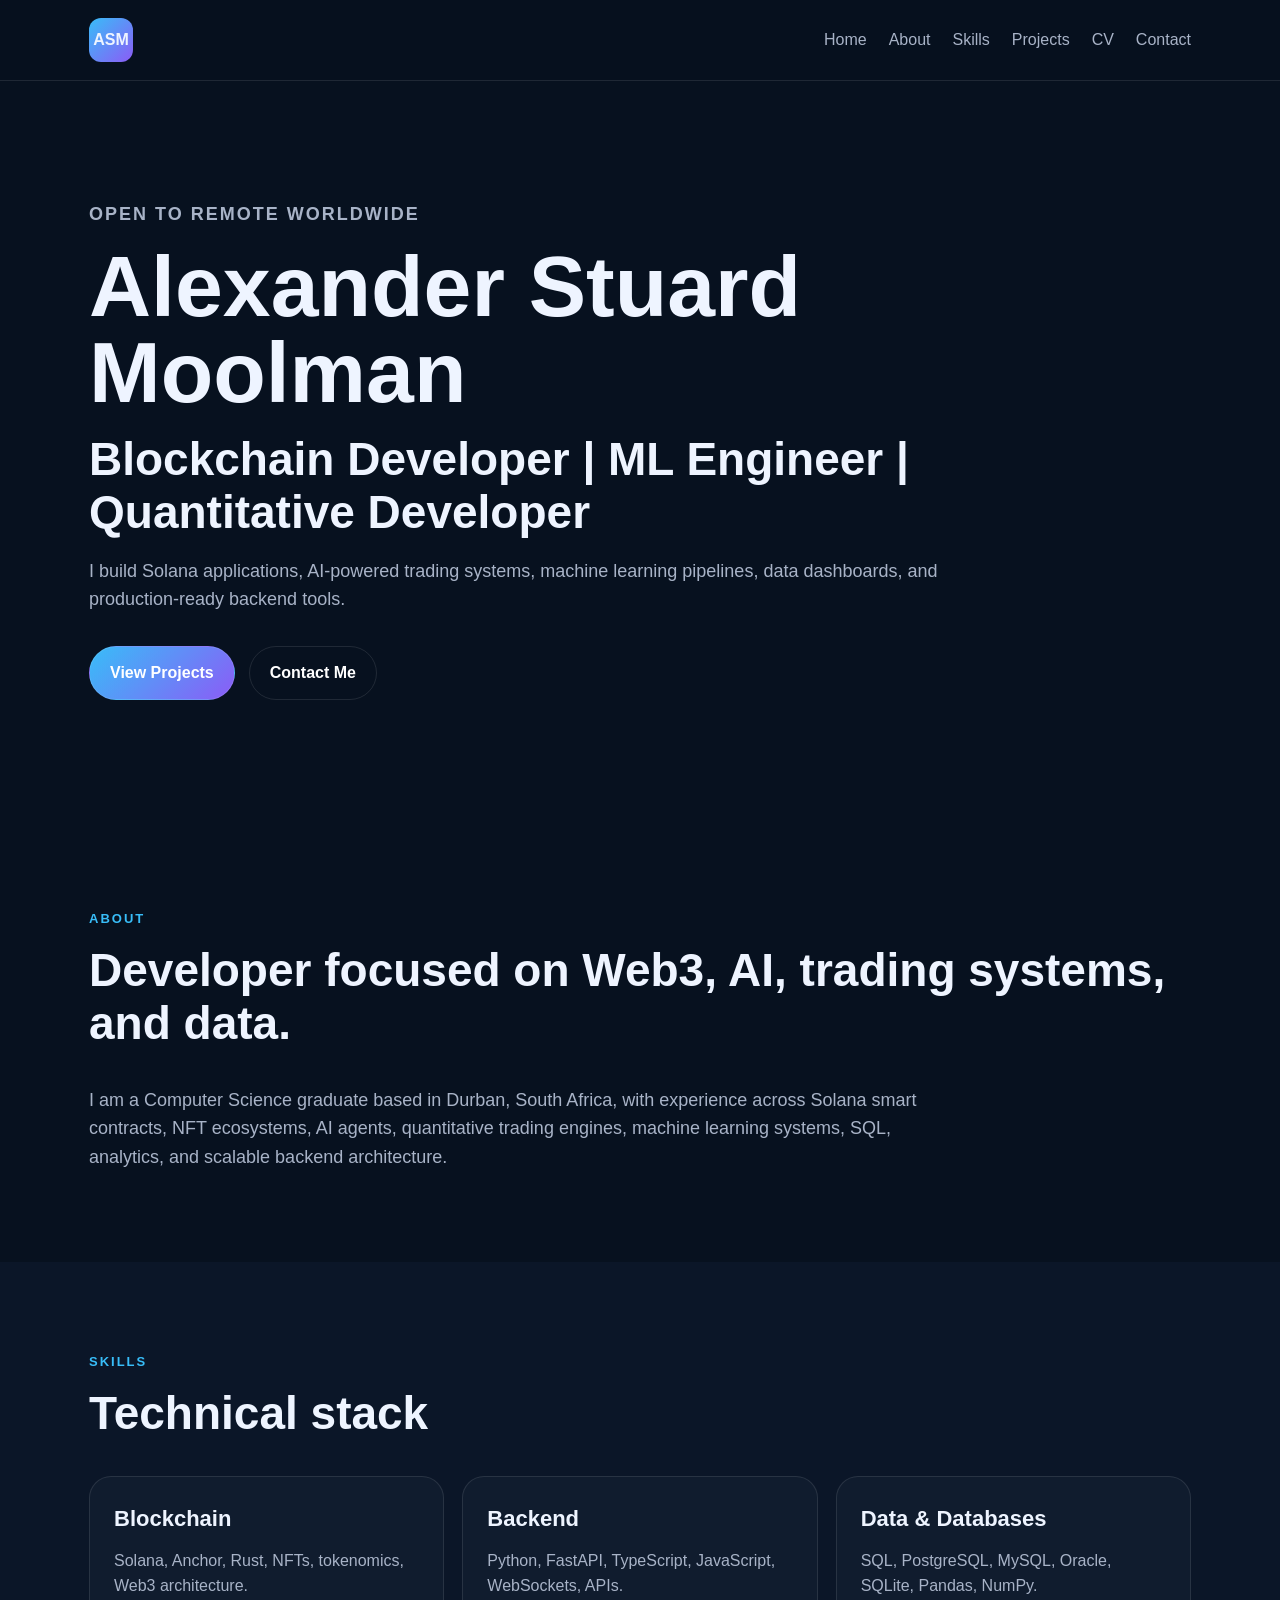
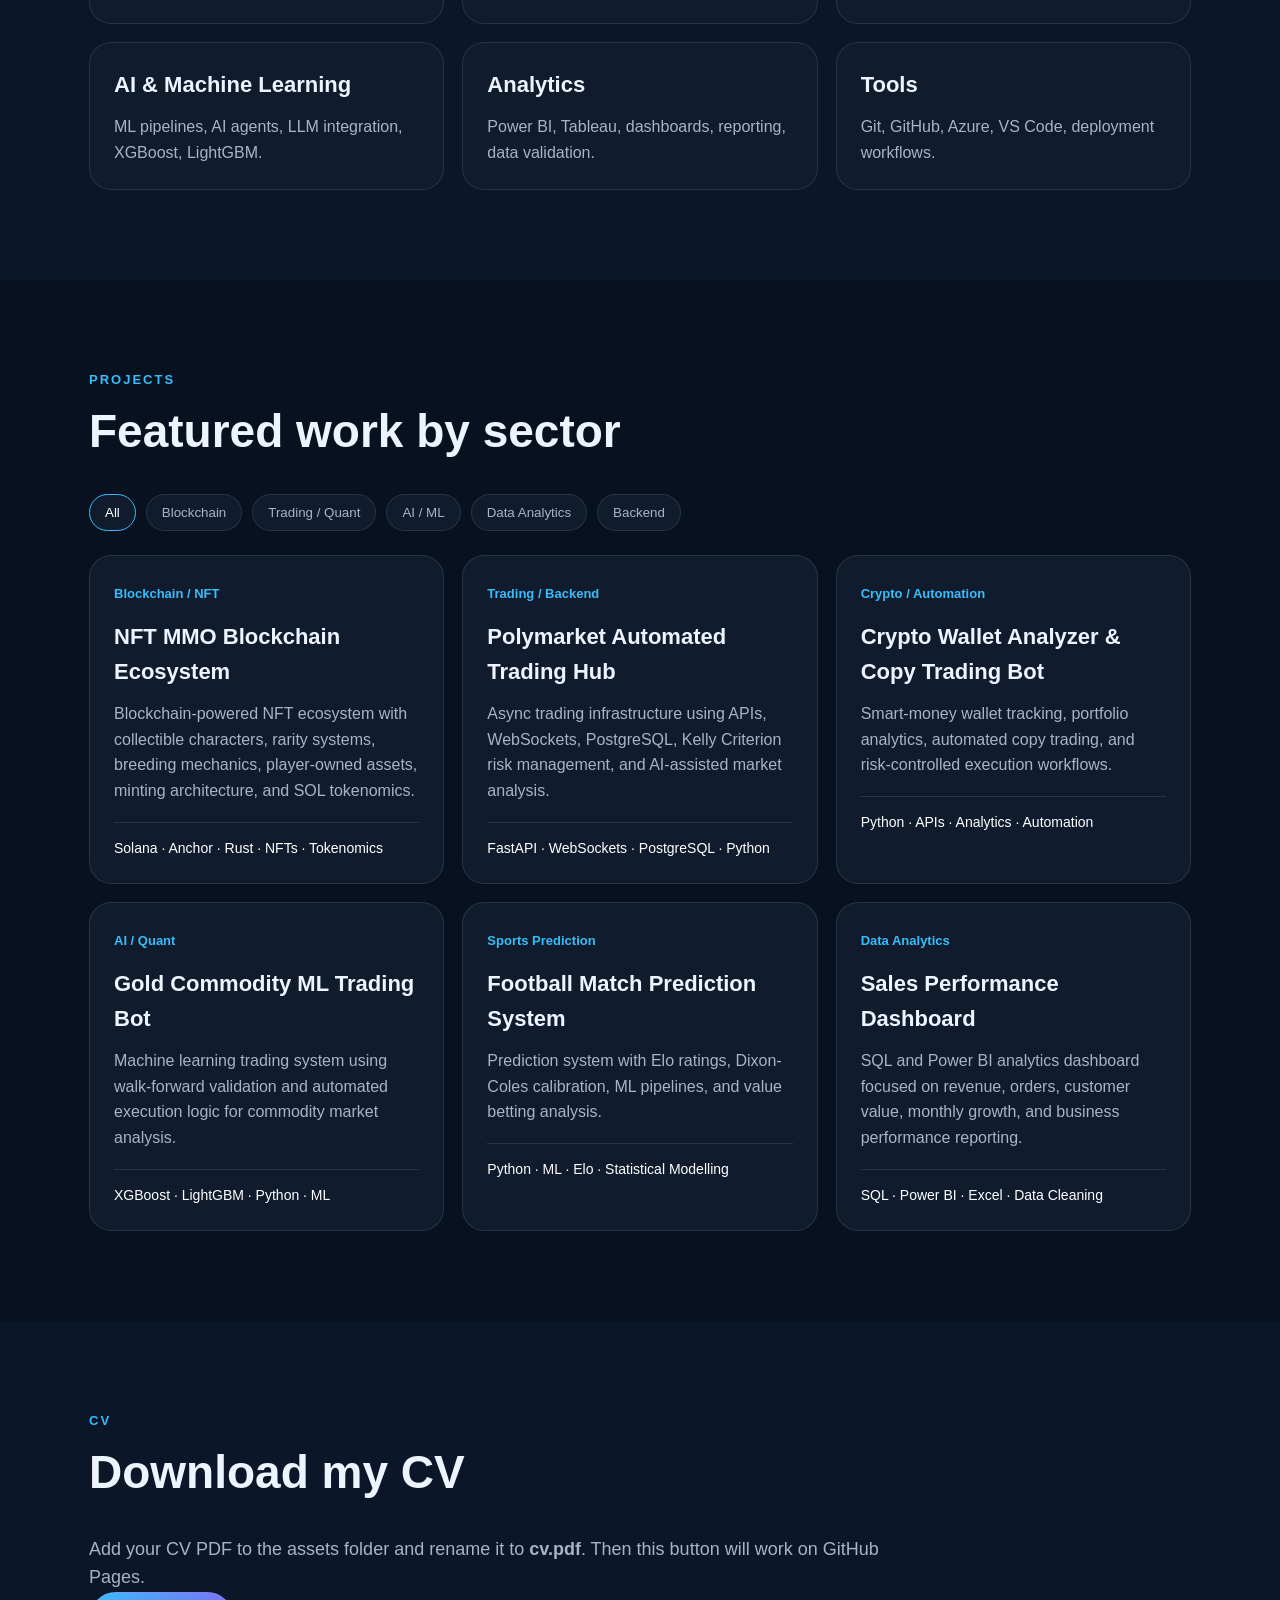
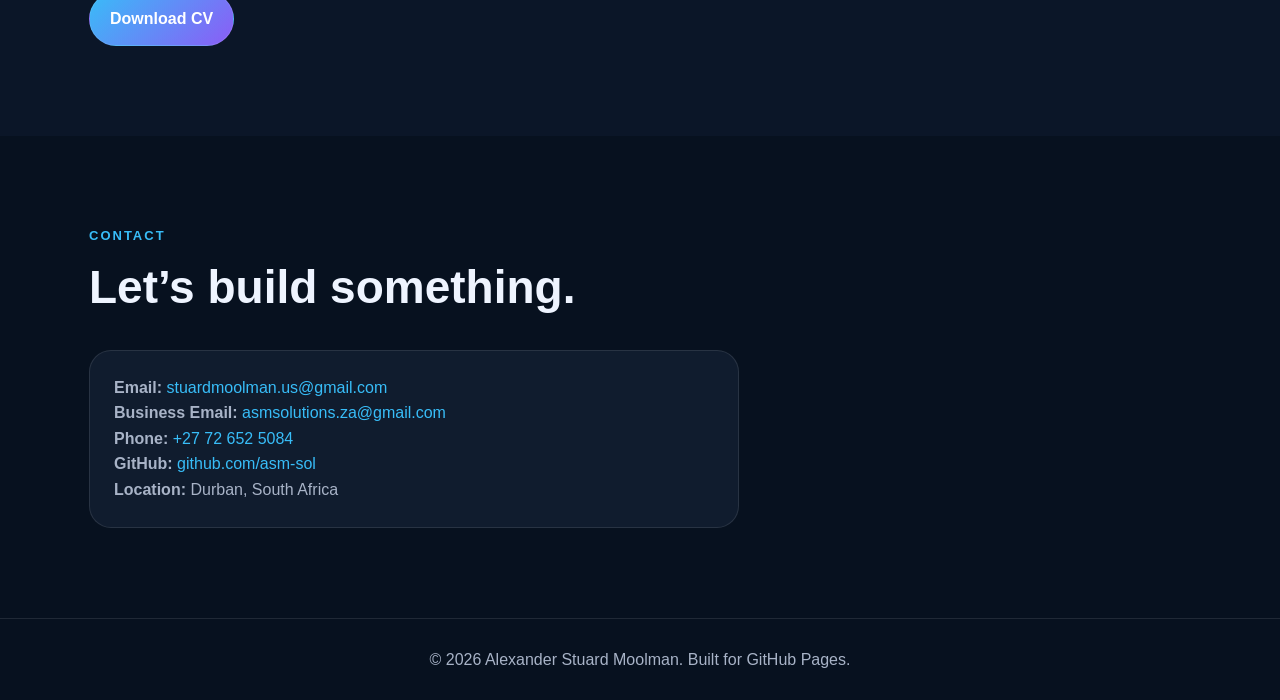
==== index.html @ 5bd5924d "Add files via upload" ====
<!DOCTYPE html>
<html lang="en">
<head>
  <meta charset="UTF-8" />
  <meta name="viewport" content="width=device-width, initial-scale=1.0" />
  <title>Alexander Stuard Moolman | Portfolio</title>
  <link rel="stylesheet" href="style.css" />
</head>
<body>
  <header class="site-header">
    <nav class="nav">
      <div class="logo">ASM</div>
      <button class="menu-btn" id="menuBtn">☰</button>
      <div class="nav-links" id="navLinks">
        <a href="#home">Home</a>
        <a href="#about">About</a>
        <a href="#skills">Skills</a>
        <a href="#projects">Projects</a>
        <a href="#cv">CV</a>
        <a href="#contact">Contact</a>
      </div>
    </nav>
  </header>

  <main>
    <section id="home" class="hero section">
      <div class="hero-content">
        <p class="eyebrow">Open to Remote Worldwide</p>
        <h1>Alexander Stuard Moolman</h1>
        <h2>Blockchain Developer | ML Engineer | Quantitative Developer</h2>
        <p>
          I build Solana applications, AI-powered trading systems, machine learning pipelines,
          data dashboards, and production-ready backend tools.
        </p>
        <div class="hero-buttons">
          <a class="btn primary" href="#projects">View Projects</a>
          <a class="btn secondary" href="#contact">Contact Me</a>
        </div>
      </div>
    </section>

    <section id="about" class="section">
      <div class="section-title">
        <p class="eyebrow">About</p>
        <h2>Developer focused on Web3, AI, trading systems, and data.</h2>
      </div>
      <p class="wide-text">
        I am a Computer Science graduate based in Durban, South Africa, with experience across
        Solana smart contracts, NFT ecosystems, AI agents, quantitative trading engines,
        machine learning systems, SQL, analytics, and scalable backend architecture.
      </p>
    </section>

    <section id="skills" class="section dark">
      <div class="section-title">
        <p class="eyebrow">Skills</p>
        <h2>Technical stack</h2>
      </div>

      <div class="skills-grid">
        <div class="skill-card">
          <h3>Blockchain</h3>
          <p>Solana, Anchor, Rust, NFTs, tokenomics, Web3 architecture.</p>
        </div>
        <div class="skill-card">
          <h3>Backend</h3>
          <p>Python, FastAPI, TypeScript, JavaScript, WebSockets, APIs.</p>
        </div>
        <div class="skill-card">
          <h3>Data & Databases</h3>
          <p>SQL, PostgreSQL, MySQL, Oracle, SQLite, Pandas, NumPy.</p>
        </div>
        <div class="skill-card">
          <h3>AI & Machine Learning</h3>
          <p>ML pipelines, AI agents, LLM integration, XGBoost, LightGBM.</p>
        </div>
        <div class="skill-card">
          <h3>Analytics</h3>
          <p>Power BI, Tableau, dashboards, reporting, data validation.</p>
        </div>
        <div class="skill-card">
          <h3>Tools</h3>
          <p>Git, GitHub, Azure, VS Code, deployment workflows.</p>
        </div>
      </div>
    </section>

    <section id="projects" class="section">
      <div class="section-title">
        <p class="eyebrow">Projects</p>
        <h2>Featured work by sector</h2>
      </div>

      <div class="filter-buttons">
        <button class="filter-btn active" data-filter="all">All</button>
        <button class="filter-btn" data-filter="blockchain">Blockchain</button>
        <button class="filter-btn" data-filter="trading">Trading / Quant</button>
        <button class="filter-btn" data-filter="ai">AI / ML</button>
        <button class="filter-btn" data-filter="data">Data Analytics</button>
        <button class="filter-btn" data-filter="backend">Backend</button>
      </div>

      <div class="project-grid">
        <article class="project-card" data-category="blockchain">
          <span class="tag">Blockchain / NFT</span>
          <h3>NFT MMO Blockchain Ecosystem</h3>
          <p>
            Blockchain-powered NFT ecosystem with collectible characters, rarity systems,
            breeding mechanics, player-owned assets, minting architecture, and SOL tokenomics.
          </p>
          <div class="tech">Solana · Anchor · Rust · NFTs · Tokenomics</div>
        </article>

        <article class="project-card" data-category="trading backend">
          <span class="tag">Trading / Backend</span>
          <h3>Polymarket Automated Trading Hub</h3>
          <p>
            Async trading infrastructure using APIs, WebSockets, PostgreSQL, Kelly Criterion
            risk management, and AI-assisted market analysis.
          </p>
          <div class="tech">FastAPI · WebSockets · PostgreSQL · Python</div>
        </article>

        <article class="project-card" data-category="trading backend">
          <span class="tag">Crypto / Automation</span>
          <h3>Crypto Wallet Analyzer & Copy Trading Bot</h3>
          <p>
            Smart-money wallet tracking, portfolio analytics, automated copy trading,
            and risk-controlled execution workflows.
          </p>
          <div class="tech">Python · APIs · Analytics · Automation</div>
        </article>

        <article class="project-card" data-category="ai trading">
          <span class="tag">AI / Quant</span>
          <h3>Gold Commodity ML Trading Bot</h3>
          <p>
            Machine learning trading system using walk-forward validation and automated
            execution logic for commodity market analysis.
          </p>
          <div class="tech">XGBoost · LightGBM · Python · ML</div>
        </article>

        <article class="project-card" data-category="ai data">
          <span class="tag">Sports Prediction</span>
          <h3>Football Match Prediction System</h3>
          <p>
            Prediction system with Elo ratings, Dixon-Coles calibration, ML pipelines,
            and value betting analysis.
          </p>
          <div class="tech">Python · ML · Elo · Statistical Modelling</div>
        </article>

        <article class="project-card" data-category="data">
          <span class="tag">Data Analytics</span>
          <h3>Sales Performance Dashboard</h3>
          <p>
            SQL and Power BI analytics dashboard focused on revenue, orders, customer value,
            monthly growth, and business performance reporting.
          </p>
          <div class="tech">SQL · Power BI · Excel · Data Cleaning</div>
        </article>
      </div>
    </section>

    <section id="cv" class="section dark">
      <div class="section-title">
        <p class="eyebrow">CV</p>
        <h2>Download my CV</h2>
      </div>
      <p class="wide-text">
        Add your CV PDF to the assets folder and rename it to <strong>cv.pdf</strong>.
        Then this button will work on GitHub Pages.
      </p>
      <a class="btn primary" href="assets/cv.pdf" target="_blank">Download CV</a>
    </section>

    <section id="contact" class="section contact">
      <div class="section-title">
        <p class="eyebrow">Contact</p>
        <h2>Let’s build something.</h2>
      </div>
      <div class="contact-box">
        <p><strong>Email:</strong> <a href="mailto:stuardmoolman.us@gmail.com">stuardmoolman.us@gmail.com</a></p>
        <p><strong>Business Email:</strong> <a href="mailto:asmsolutions.za@gmail.com">asmsolutions.za@gmail.com</a></p>
        <p><strong>Phone:</strong> <a href="tel:+27726525084">+27 72 652 5084</a></p>
        <p><strong>GitHub:</strong> <a href="https://github.com/asm-sol" target="_blank">github.com/asm-sol</a></p>
        <p><strong>Location:</strong> Durban, South Africa</p>
      </div>
    </section>
  </main>

  <footer>
    <p>© 2026 Alexander Stuard Moolman. Built for GitHub Pages.</p>
  </footer>

  <script src="script.js"></script>
</body>
</html>
---- style.css ----
:root {
  --bg: #07111f;
  --card: #101c2e;
  --text: #eef4ff;
  --muted: #a8b3c7;
  --accent: #38bdf8;
  --accent-2: #8b5cf6;
  --white: #ffffff;
  --line: rgba(255, 255, 255, 0.1);
}

* {
  box-sizing: border-box;
  margin: 0;
  padding: 0;
}

html {
  scroll-behavior: smooth;
}

body {
  font-family: Arial, Helvetica, sans-serif;
  background: var(--bg);
  color: var(--text);
  line-height: 1.6;
}

a {
  color: inherit;
  text-decoration: none;
}

.site-header {
  position: sticky;
  top: 0;
  z-index: 20;
  background: rgba(7, 17, 31, 0.92);
  border-bottom: 1px solid var(--line);
  backdrop-filter: blur(12px);
}

.nav {
  max-width: 1150px;
  margin: auto;
  padding: 18px 24px;
  display: flex;
  justify-content: space-between;
  align-items: center;
}

.logo {
  width: 44px;
  height: 44px;
  border-radius: 12px;
  display: grid;
  place-items: center;
  background: linear-gradient(135deg, var(--accent), var(--accent-2));
  font-weight: 800;
}

.nav-links {
  display: flex;
  gap: 22px;
  color: var(--muted);
}

.nav-links a:hover {
  color: var(--white);
}

.menu-btn {
  display: none;
  background: transparent;
  border: 0;
  color: var(--white);
  font-size: 28px;
}

.section {
  max-width: 1150px;
  margin: auto;
  padding: 90px 24px;
}

.hero {
  min-height: 82vh;
  display: flex;
  align-items: center;
}

.hero-content {
  max-width: 850px;
}

.eyebrow {
  color: var(--accent);
  text-transform: uppercase;
  letter-spacing: 2px;
  font-size: 13px;
  font-weight: 700;
  margin-bottom: 14px;
}

h1 {
  font-size: clamp(42px, 8vw, 86px);
  line-height: 1;
  margin-bottom: 18px;
}

h2 {
  font-size: clamp(28px, 4vw, 46px);
  line-height: 1.15;
  margin-bottom: 18px;
}

h3 {
  font-size: 22px;
  margin-bottom: 12px;
}

.hero p,
.wide-text {
  color: var(--muted);
  max-width: 850px;
  font-size: 18px;
}

.hero-buttons {
  display: flex;
  gap: 14px;
  margin-top: 32px;
  flex-wrap: wrap;
}

.btn {
  display: inline-block;
  padding: 13px 20px;
  border-radius: 999px;
  font-weight: 700;
  border: 1px solid var(--line);
}

.btn.primary {
  background: linear-gradient(135deg, var(--accent), var(--accent-2));
  color: var(--white);
}

.btn.secondary {
  color: var(--white);
}

.dark {
  max-width: none;
  padding-left: max(24px, calc((100vw - 1150px) / 2 + 24px));
  padding-right: max(24px, calc((100vw - 1150px) / 2 + 24px));
  background: #0b1628;
}

.section-title {
  margin-bottom: 36px;
}

.skills-grid,
.project-grid {
  display: grid;
  grid-template-columns: repeat(3, 1fr);
  gap: 18px;
}

.skill-card,
.project-card,
.contact-box {
  background: var(--card);
  border: 1px solid var(--line);
  border-radius: 22px;
  padding: 24px;
}

.skill-card p,
.project-card p,
.contact-box p {
  color: var(--muted);
}

.project-card {
  transition: transform 0.2s ease, border-color 0.2s ease;
}

.project-card:hover {
  transform: translateY(-5px);
  border-color: rgba(56, 189, 248, 0.5);
}

.tag {
  display: inline-block;
  color: var(--accent);
  font-size: 13px;
  font-weight: 700;
  margin-bottom: 14px;
}

.tech {
  margin-top: 18px;
  color: var(--white);
  font-size: 14px;
  border-top: 1px solid var(--line);
  padding-top: 14px;
}

.filter-buttons {
  display: flex;
  gap: 10px;
  flex-wrap: wrap;
  margin-bottom: 24px;
}

.filter-btn {
  border: 1px solid var(--line);
  background: var(--card);
  color: var(--muted);
  padding: 10px 15px;
  border-radius: 999px;
  cursor: pointer;
}

.filter-btn.active,
.filter-btn:hover {
  color: var(--white);
  border-color: var(--accent);
}

.contact-box {
  max-width: 650px;
}

.contact-box a {
  color: var(--accent);
}

footer {
  border-top: 1px solid var(--line);
  text-align: center;
  color: var(--muted);
  padding: 28px 24px;
}

.hidden {
  display: none;
}

@media (max-width: 850px) {
  .menu-btn {
    display: block;
  }

  .nav-links {
    display: none;
    position: absolute;
    top: 78px;
    left: 24px;
    right: 24px;
    flex-direction: column;
    background: var(--card);
    padding: 20px;
    border-radius: 18px;
    border: 1px solid var(--line);
  }

  .nav-links.open {
    display: flex;
  }

  .skills-grid,
  .project-grid {
    grid-template-columns: 1fr;
  }

  .section {
    padding: 70px 20px;
  }
}
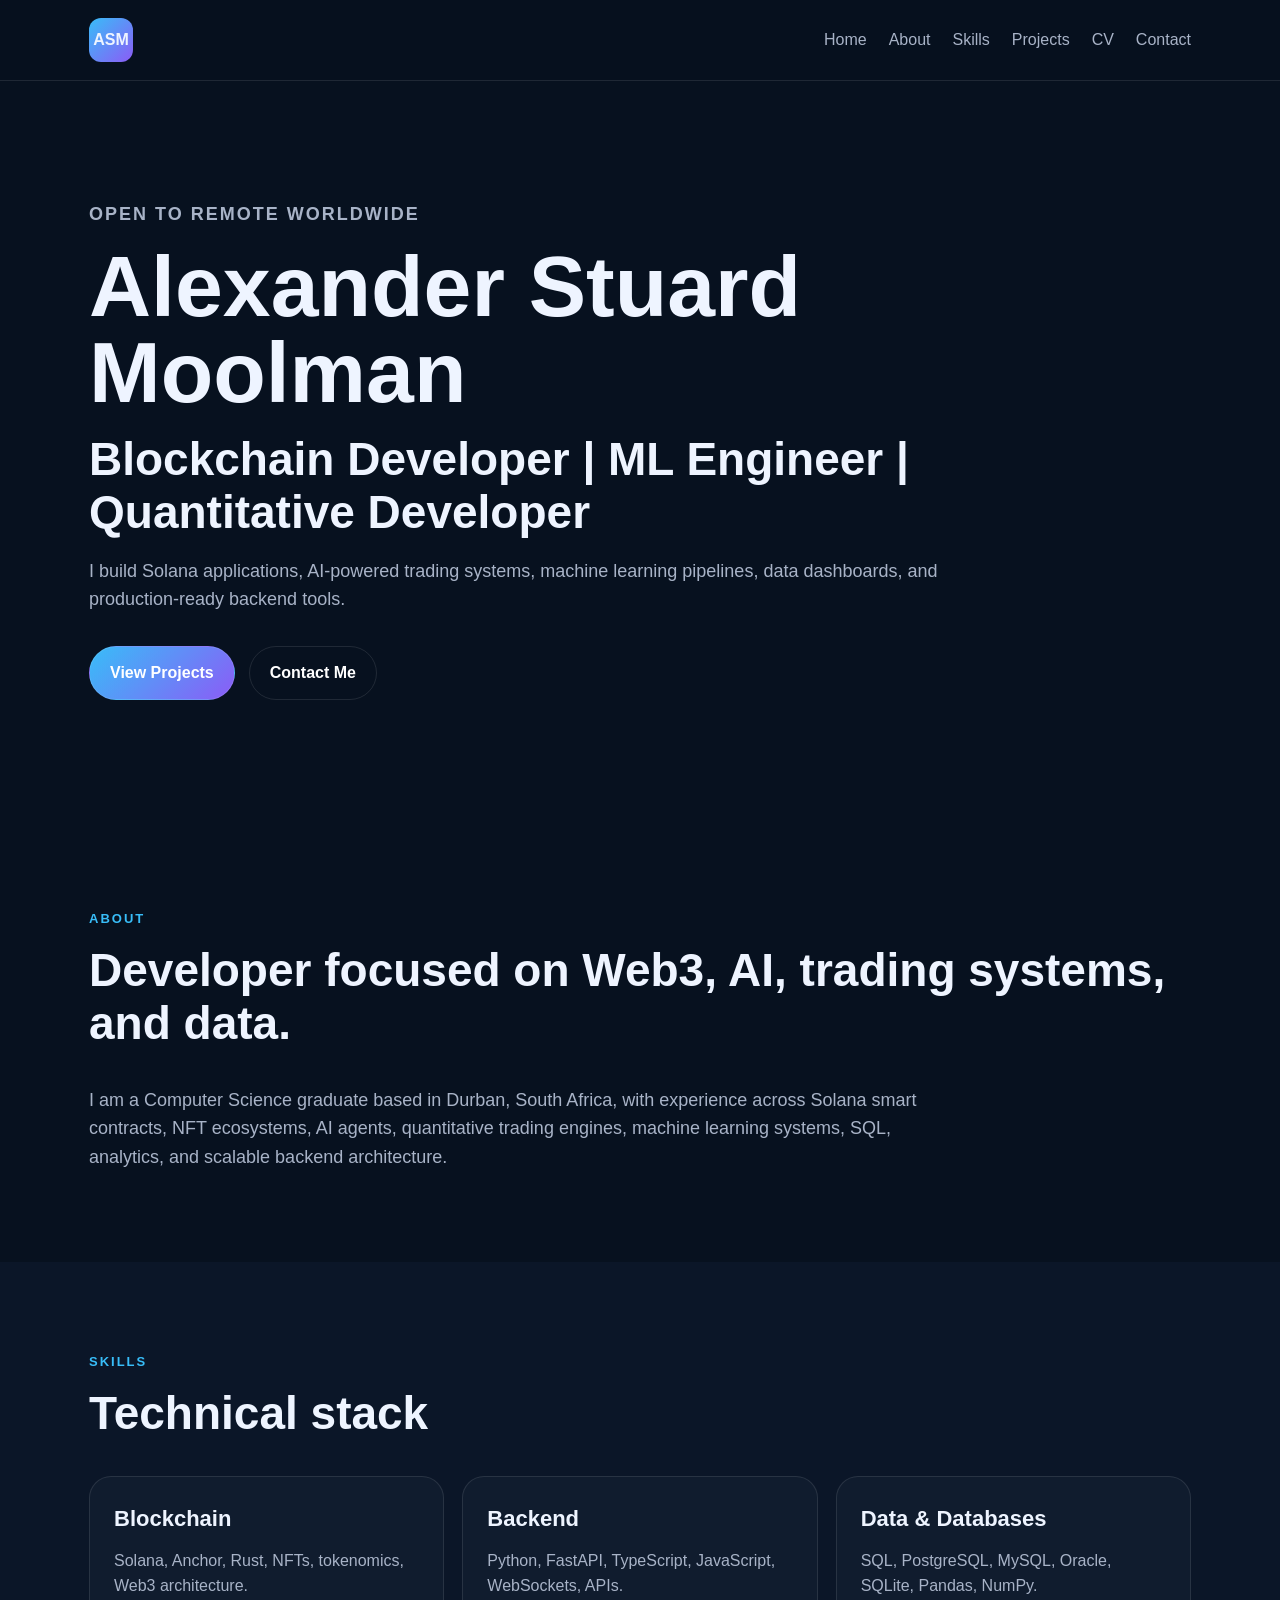
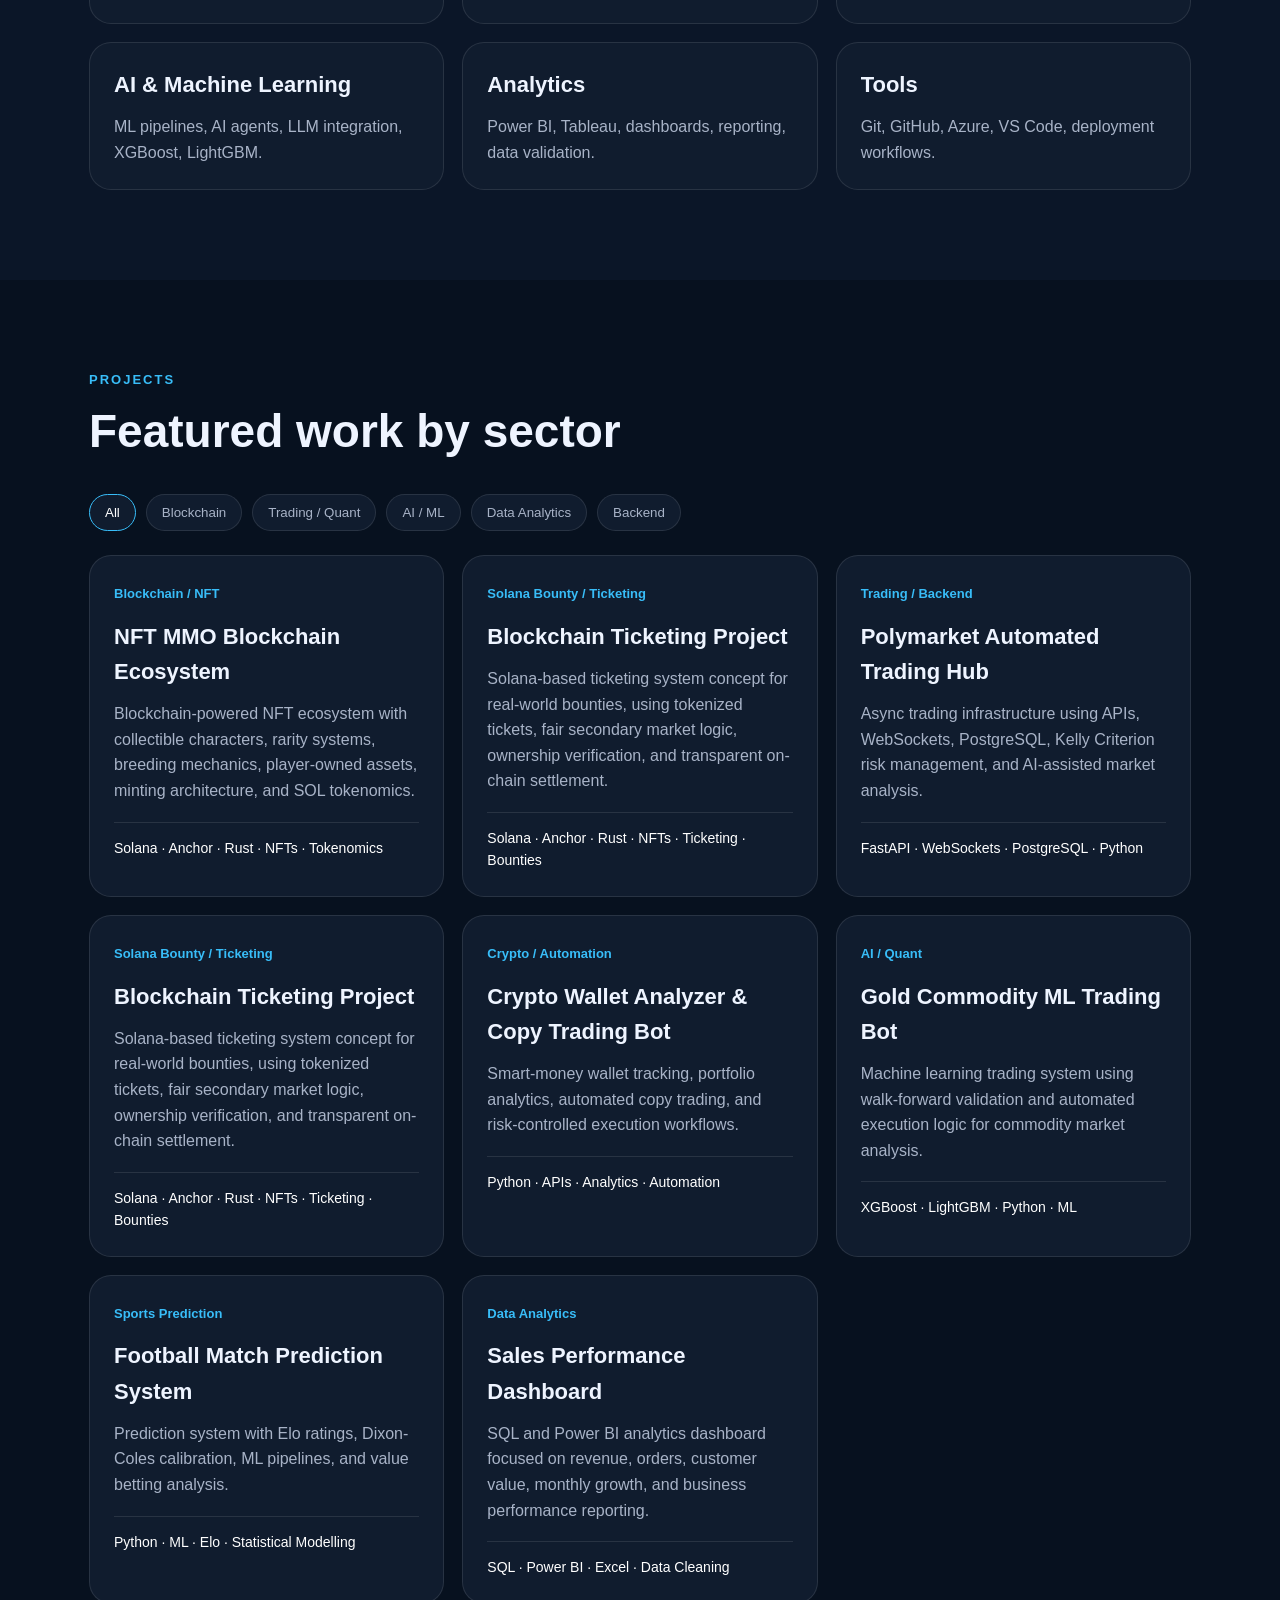
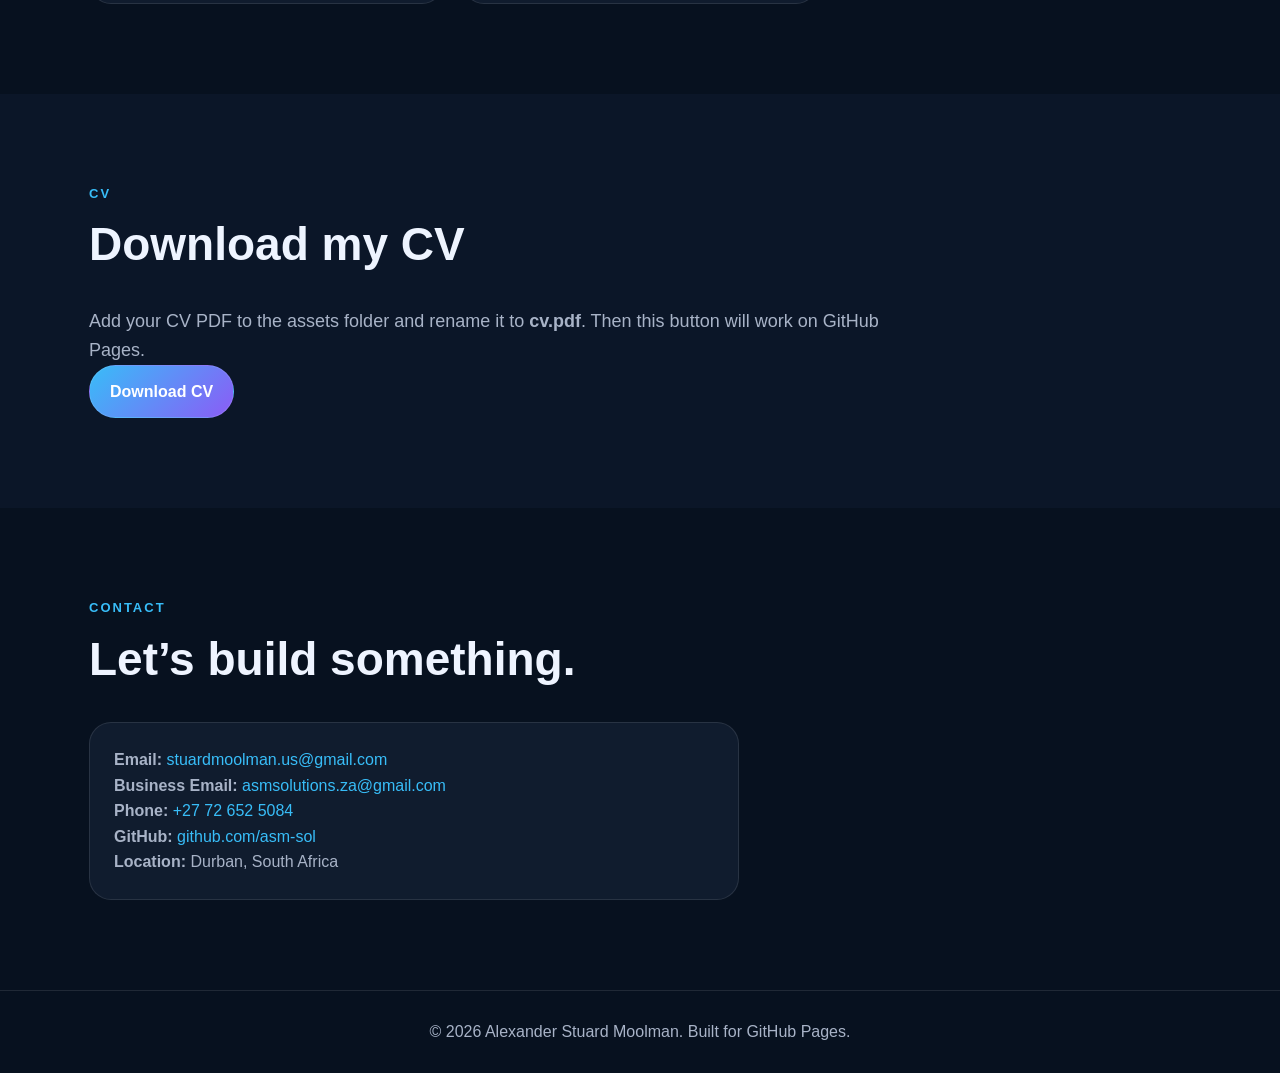
==== commit 8f7a1609: "Add files via upload" ====
--- a/index.html
+++ b/index.html
@@ -111,6 +111,17 @@
           <div class="tech">Solana · Anchor · Rust · NFTs · Tokenomics</div>
         </article>
 
+
+        <article class="project-card" data-category="blockchain backend">
+          <span class="tag">Solana Bounty / Ticketing</span>
+          <h3>Blockchain Ticketing Project</h3>
+          <p>
+            Solana-based ticketing system concept for real-world bounties, using tokenized tickets,
+            fair secondary market logic, ownership verification, and transparent on-chain settlement.
+          </p>
+          <div class="tech">Solana · Anchor · Rust · NFTs · Ticketing · Bounties</div>
+        </article>
+
         <article class="project-card" data-category="trading backend">
           <span class="tag">Trading / Backend</span>
           <h3>Polymarket Automated Trading Hub</h3>
@@ -119,6 +130,17 @@
             risk management, and AI-assisted market analysis.
           </p>
           <div class="tech">FastAPI · WebSockets · PostgreSQL · Python</div>
+        </article>
+
+
+        <article class="project-card" data-category="blockchain backend">
+          <span class="tag">Solana Bounty / Ticketing</span>
+          <h3>Blockchain Ticketing Project</h3>
+          <p>
+            Solana-based ticketing system concept for real-world bounties, using tokenized tickets,
+            fair secondary market logic, ownership verification, and transparent on-chain settlement.
+          </p>
+          <div class="tech">Solana · Anchor · Rust · NFTs · Ticketing · Bounties</div>
         </article>
 
         <article class="project-card" data-category="trading backend">
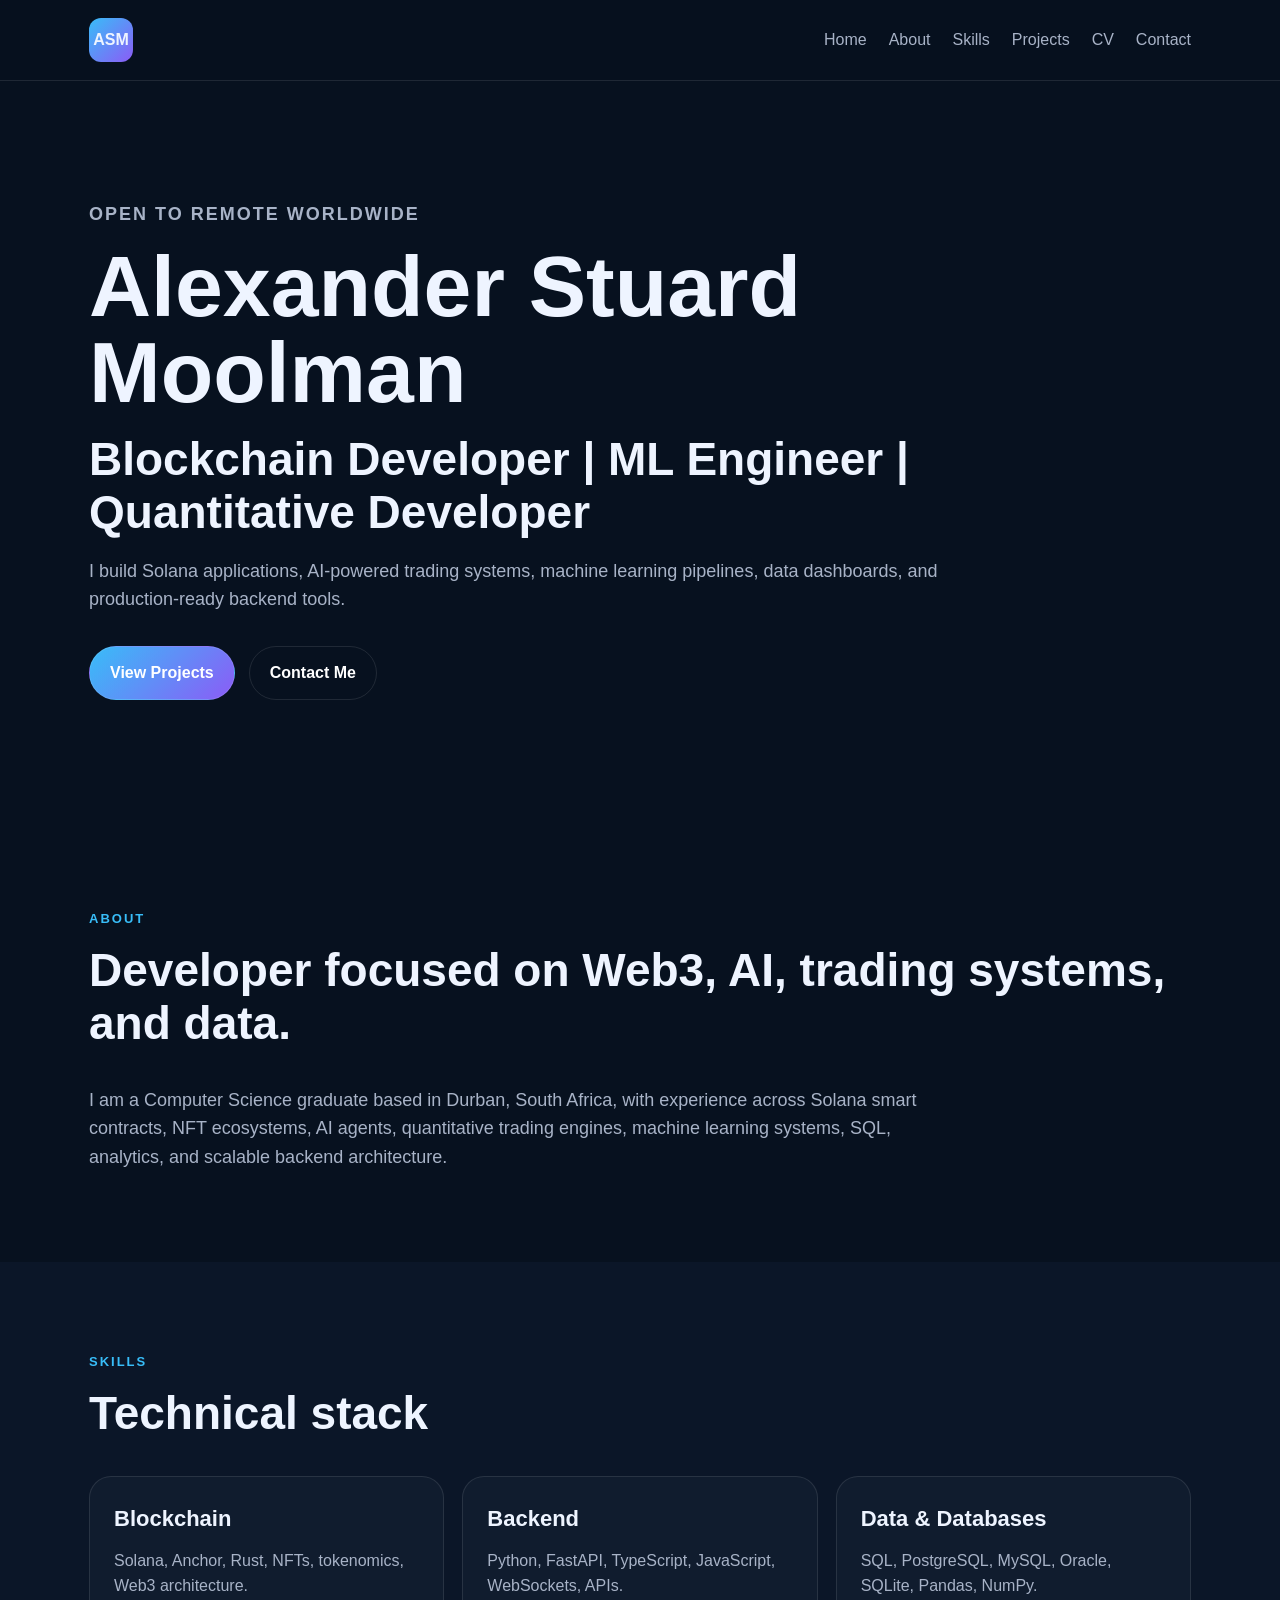
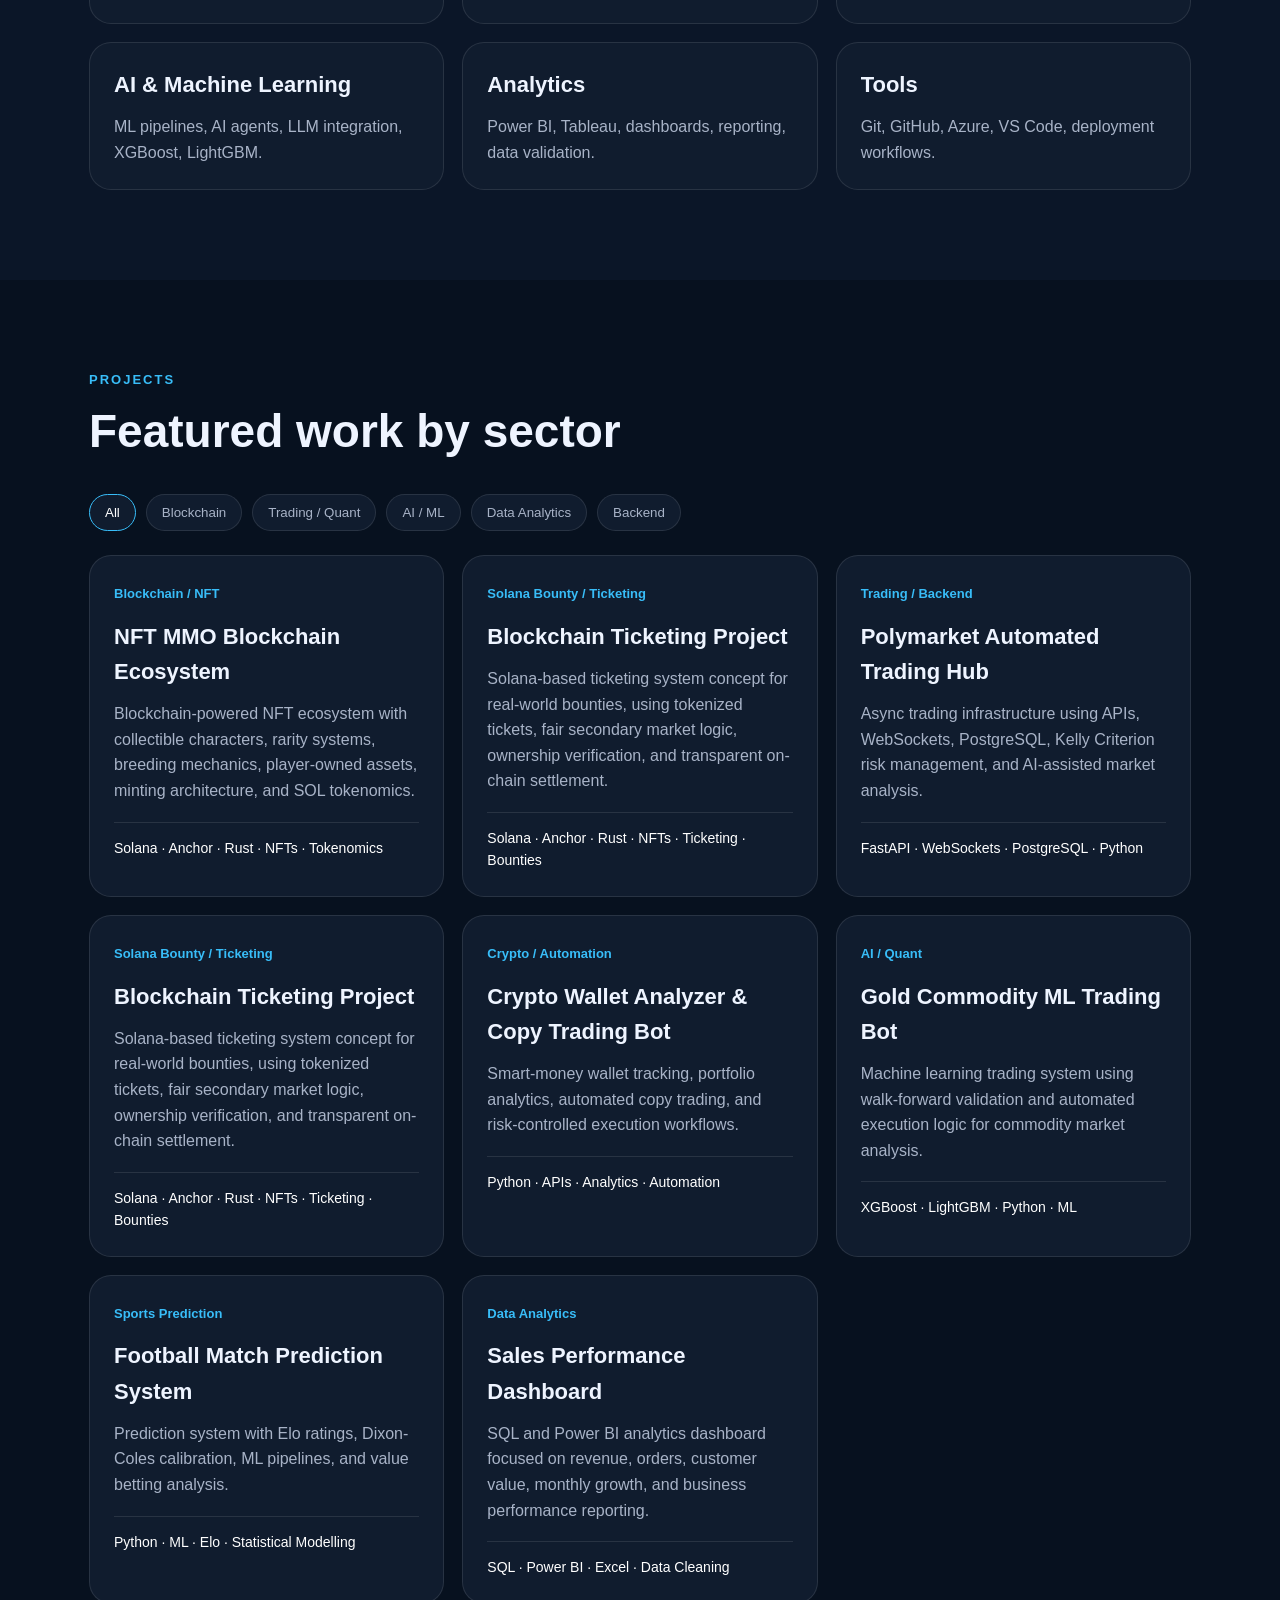
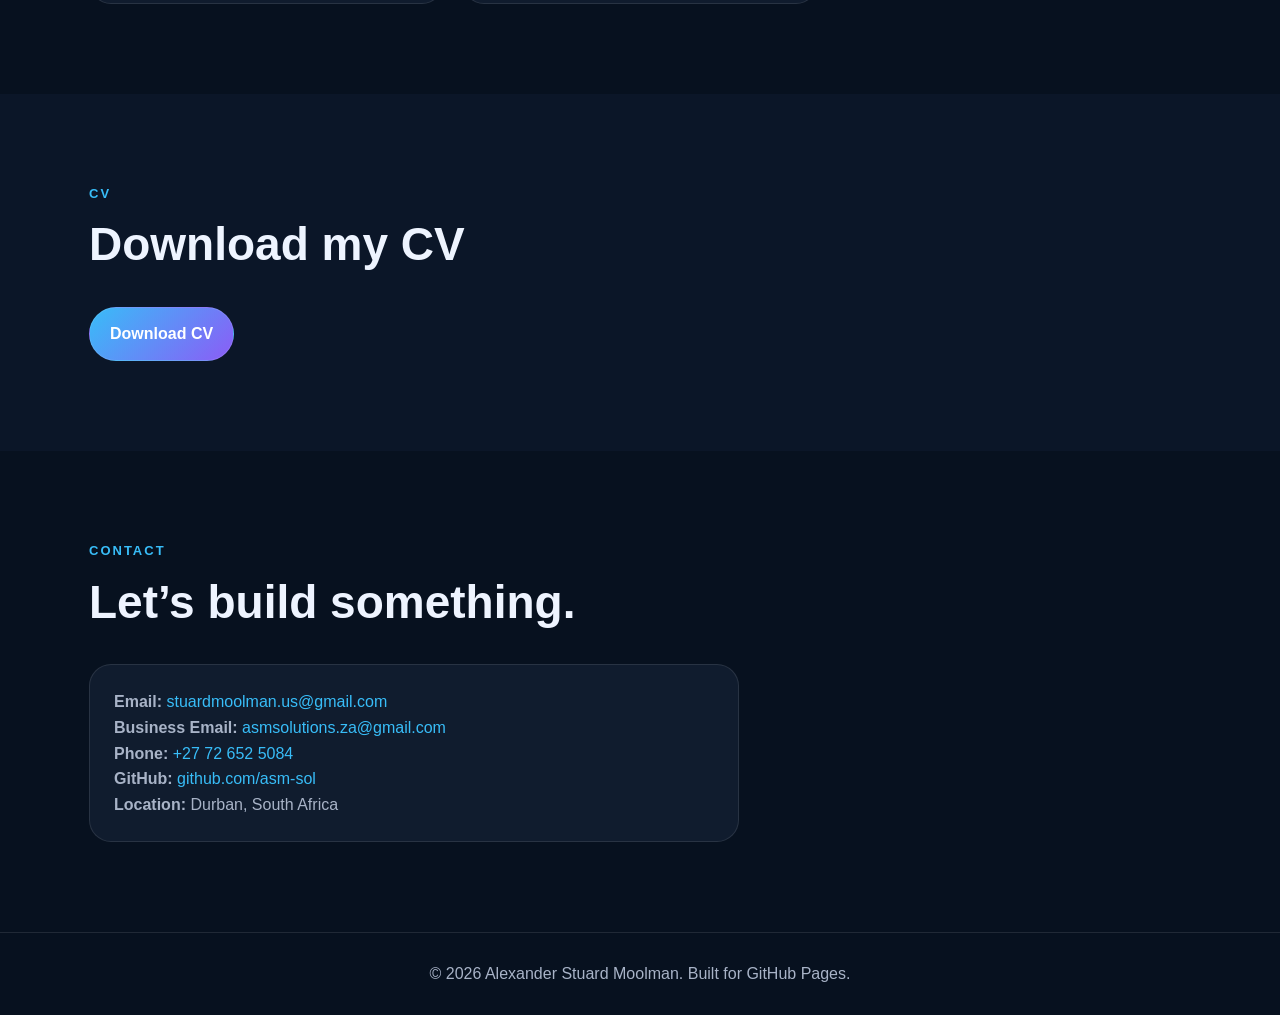
==== commit 8b48c9fc: "Update index.html" ====
--- a/index.html
+++ b/index.html
@@ -190,10 +190,6 @@
         <p class="eyebrow">CV</p>
         <h2>Download my CV</h2>
       </div>
-      <p class="wide-text">
-        Add your CV PDF to the assets folder and rename it to <strong>cv.pdf</strong>.
-        Then this button will work on GitHub Pages.
-      </p>
       <a class="btn primary" href="assets/cv.pdf" target="_blank">Download CV</a>
     </section>
 
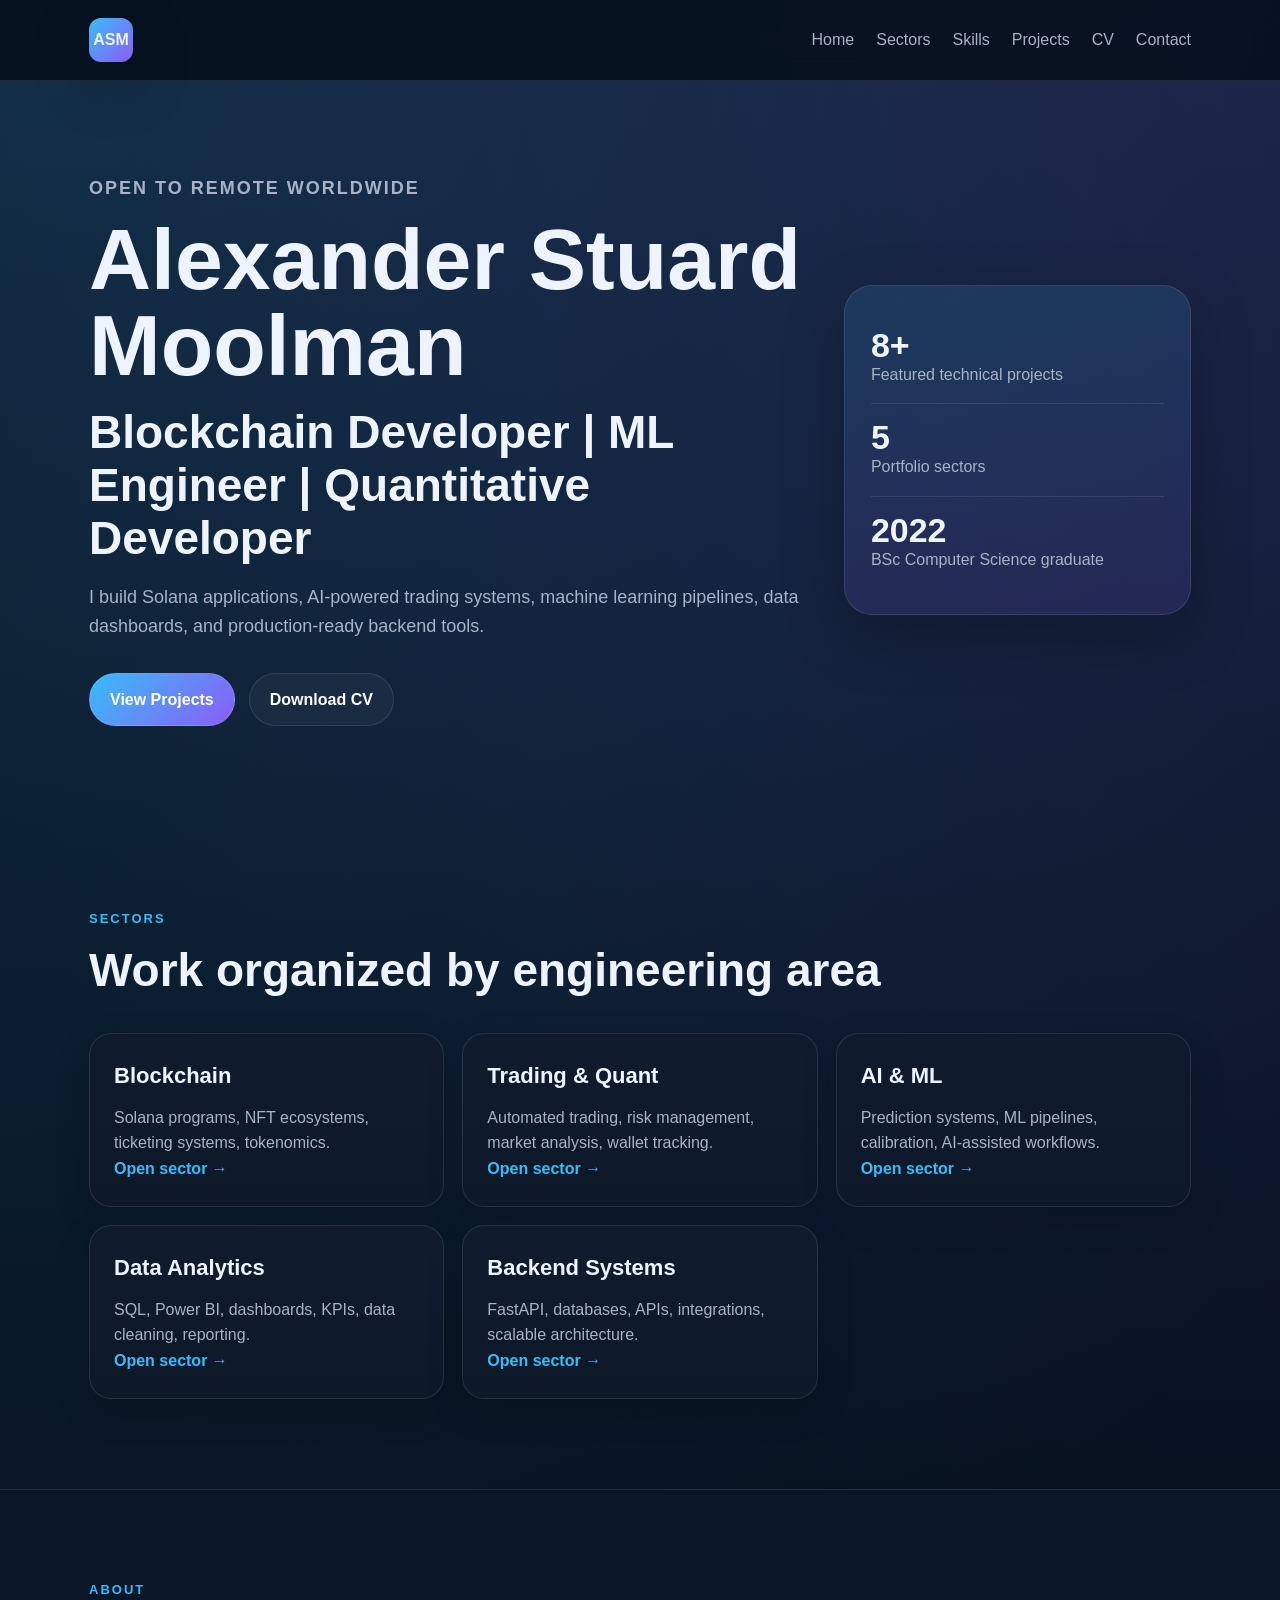
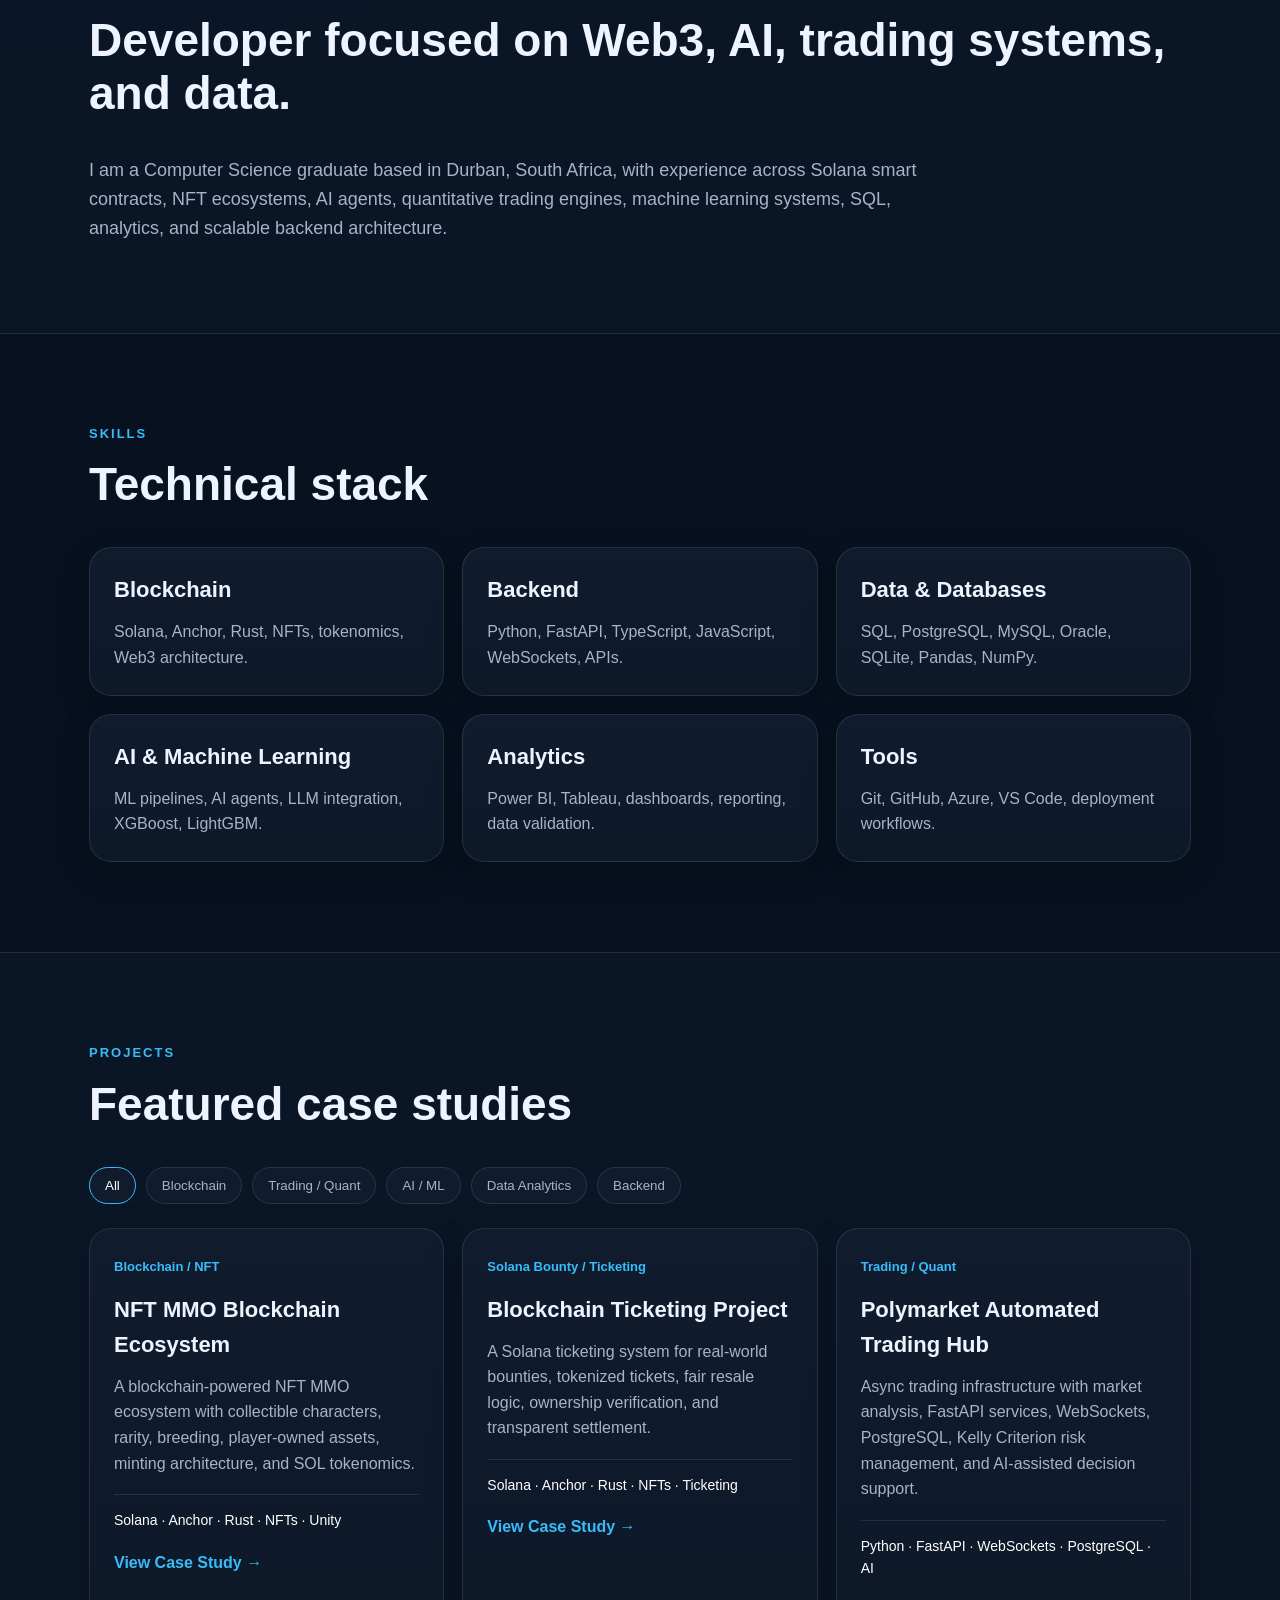
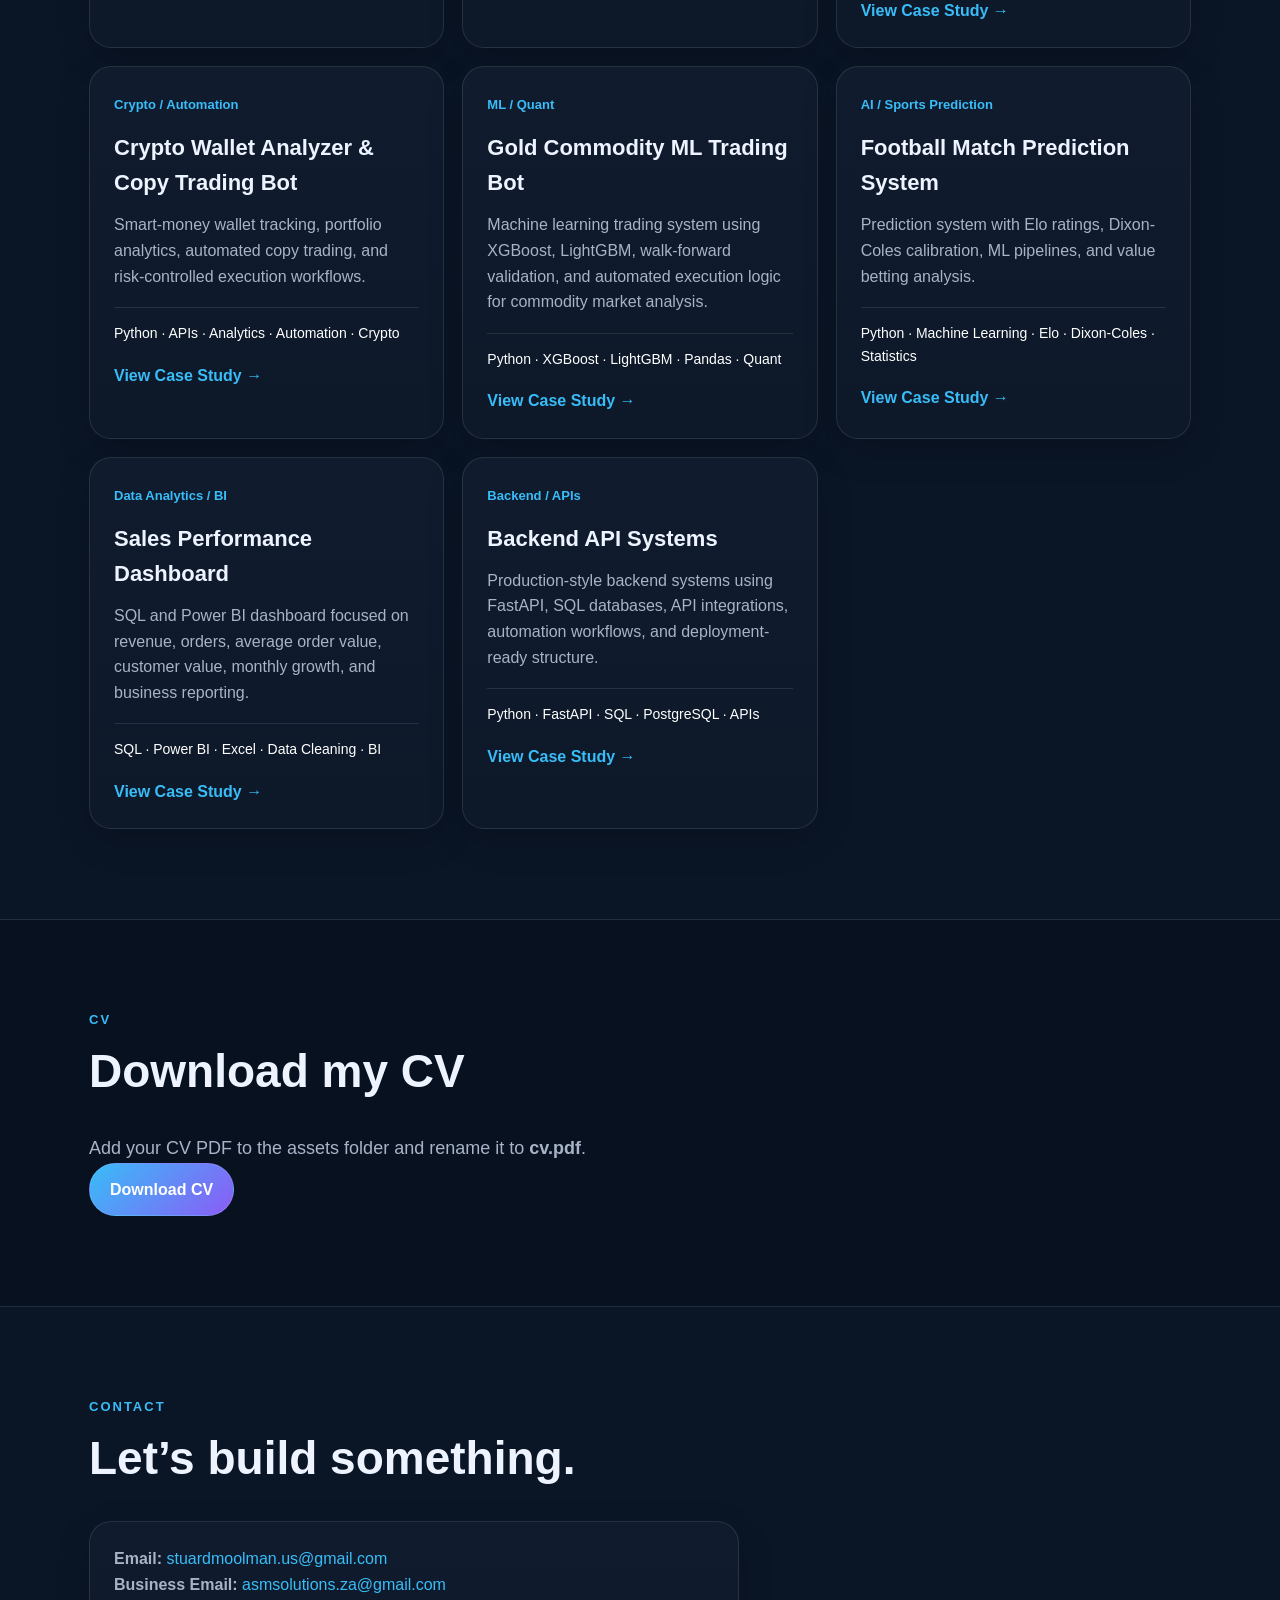
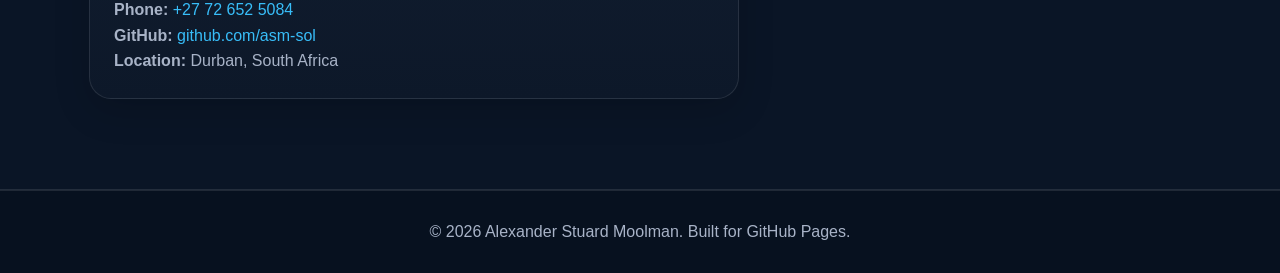
==== commit b0af7451: "updated" ====
--- a/index.html
+++ b/index.html
@@ -9,11 +9,11 @@
 <body>
   <header class="site-header">
     <nav class="nav">
-      <div class="logo">ASM</div>
+      <a class="logo" href="#home">ASM</a>
       <button class="menu-btn" id="menuBtn">☰</button>
       <div class="nav-links" id="navLinks">
         <a href="#home">Home</a>
-        <a href="#about">About</a>
+        <a href="#sectors">Sectors</a>
         <a href="#skills">Skills</a>
         <a href="#projects">Projects</a>
         <a href="#cv">CV</a>
@@ -34,12 +34,51 @@
         </p>
         <div class="hero-buttons">
           <a class="btn primary" href="#projects">View Projects</a>
-          <a class="btn secondary" href="#contact">Contact Me</a>
+          <a class="btn secondary" href="assets/cv.pdf" target="_blank">Download CV</a>
         </div>
       </div>
-    </section>
-
-    <section id="about" class="section">
+      <aside class="hero-panel">
+        <div class="stat"><strong>8+</strong><span>Featured technical projects</span></div>
+        <div class="stat"><strong>5</strong><span>Portfolio sectors</span></div>
+        <div class="stat"><strong>2022</strong><span>BSc Computer Science graduate</span></div>
+      </aside>
+    </section>
+
+    <section id="sectors" class="section">
+      <div class="section-title">
+        <p class="eyebrow">Sectors</p>
+        <h2>Work organized by engineering area</h2>
+      </div>
+      <div class="sector-grid">
+        <a class="sector-card" href="projects/blockchain/">
+          <h3>Blockchain</h3>
+          <p>Solana programs, NFT ecosystems, ticketing systems, tokenomics.</p>
+          <span class="small-link">Open sector →</span>
+        </a>
+        <a class="sector-card" href="projects/trading/">
+          <h3>Trading & Quant</h3>
+          <p>Automated trading, risk management, market analysis, wallet tracking.</p>
+          <span class="small-link">Open sector →</span>
+        </a>
+        <a class="sector-card" href="projects/ai-ml/">
+          <h3>AI & ML</h3>
+          <p>Prediction systems, ML pipelines, calibration, AI-assisted workflows.</p>
+          <span class="small-link">Open sector →</span>
+        </a>
+        <a class="sector-card" href="projects/data-analytics/">
+          <h3>Data Analytics</h3>
+          <p>SQL, Power BI, dashboards, KPIs, data cleaning, reporting.</p>
+          <span class="small-link">Open sector →</span>
+        </a>
+        <a class="sector-card" href="projects/backend/">
+          <h3>Backend Systems</h3>
+          <p>FastAPI, databases, APIs, integrations, scalable architecture.</p>
+          <span class="small-link">Open sector →</span>
+        </a>
+      </div>
+    </section>
+
+    <section id="about" class="section dark">
       <div class="section-title">
         <p class="eyebrow">About</p>
         <h2>Developer focused on Web3, AI, trading systems, and data.</h2>
@@ -51,44 +90,26 @@
       </p>
     </section>
 
-    <section id="skills" class="section dark">
+    <section id="skills" class="section">
       <div class="section-title">
         <p class="eyebrow">Skills</p>
         <h2>Technical stack</h2>
       </div>
 
       <div class="skills-grid">
-        <div class="skill-card">
-          <h3>Blockchain</h3>
-          <p>Solana, Anchor, Rust, NFTs, tokenomics, Web3 architecture.</p>
-        </div>
-        <div class="skill-card">
-          <h3>Backend</h3>
-          <p>Python, FastAPI, TypeScript, JavaScript, WebSockets, APIs.</p>
-        </div>
-        <div class="skill-card">
-          <h3>Data & Databases</h3>
-          <p>SQL, PostgreSQL, MySQL, Oracle, SQLite, Pandas, NumPy.</p>
-        </div>
-        <div class="skill-card">
-          <h3>AI & Machine Learning</h3>
-          <p>ML pipelines, AI agents, LLM integration, XGBoost, LightGBM.</p>
-        </div>
-        <div class="skill-card">
-          <h3>Analytics</h3>
-          <p>Power BI, Tableau, dashboards, reporting, data validation.</p>
-        </div>
-        <div class="skill-card">
-          <h3>Tools</h3>
-          <p>Git, GitHub, Azure, VS Code, deployment workflows.</p>
-        </div>
-      </div>
-    </section>
-
-    <section id="projects" class="section">
+        <div class="skill-card"><h3>Blockchain</h3><p>Solana, Anchor, Rust, NFTs, tokenomics, Web3 architecture.</p></div>
+        <div class="skill-card"><h3>Backend</h3><p>Python, FastAPI, TypeScript, JavaScript, WebSockets, APIs.</p></div>
+        <div class="skill-card"><h3>Data & Databases</h3><p>SQL, PostgreSQL, MySQL, Oracle, SQLite, Pandas, NumPy.</p></div>
+        <div class="skill-card"><h3>AI & Machine Learning</h3><p>ML pipelines, AI agents, LLM integration, XGBoost, LightGBM.</p></div>
+        <div class="skill-card"><h3>Analytics</h3><p>Power BI, Tableau, dashboards, reporting, data validation.</p></div>
+        <div class="skill-card"><h3>Tools</h3><p>Git, GitHub, Azure, VS Code, deployment workflows.</p></div>
+      </div>
+    </section>
+
+    <section id="projects" class="section dark">
       <div class="section-title">
         <p class="eyebrow">Projects</p>
-        <h2>Featured work by sector</h2>
+        <h2>Featured case studies</h2>
       </div>
 
       <div class="filter-buttons">
@@ -104,96 +125,97 @@
         <article class="project-card" data-category="blockchain">
           <span class="tag">Blockchain / NFT</span>
           <h3>NFT MMO Blockchain Ecosystem</h3>
-          <p>
-            Blockchain-powered NFT ecosystem with collectible characters, rarity systems,
-            breeding mechanics, player-owned assets, minting architecture, and SOL tokenomics.
-          </p>
-          <div class="tech">Solana · Anchor · Rust · NFTs · Tokenomics</div>
-        </article>
-
+          <p>A blockchain-powered NFT MMO ecosystem with collectible characters, rarity, breeding, player-owned assets, minting architecture, and SOL tokenomics.</p>
+          <div class="tech">Solana · Anchor · Rust · NFTs · Unity</div>
+          <div class="card-actions">
+            <a class="small-link" href="projects/blockchain/nft-mmo/">View Case Study →</a>
+          </div>
+        </article>
 
         <article class="project-card" data-category="blockchain backend">
           <span class="tag">Solana Bounty / Ticketing</span>
           <h3>Blockchain Ticketing Project</h3>
-          <p>
-            Solana-based ticketing system concept for real-world bounties, using tokenized tickets,
-            fair secondary market logic, ownership verification, and transparent on-chain settlement.
-          </p>
-          <div class="tech">Solana · Anchor · Rust · NFTs · Ticketing · Bounties</div>
+          <p>A Solana ticketing system for real-world bounties, tokenized tickets, fair resale logic, ownership verification, and transparent settlement.</p>
+          <div class="tech">Solana · Anchor · Rust · NFTs · Ticketing</div>
+          <div class="card-actions">
+            <a class="small-link" href="projects/blockchain/solana-ticketing/">View Case Study →</a>
+          </div>
         </article>
 
         <article class="project-card" data-category="trading backend">
-          <span class="tag">Trading / Backend</span>
+          <span class="tag">Trading / Quant</span>
           <h3>Polymarket Automated Trading Hub</h3>
-          <p>
-            Async trading infrastructure using APIs, WebSockets, PostgreSQL, Kelly Criterion
-            risk management, and AI-assisted market analysis.
-          </p>
-          <div class="tech">FastAPI · WebSockets · PostgreSQL · Python</div>
-        </article>
-
-
-        <article class="project-card" data-category="blockchain backend">
-          <span class="tag">Solana Bounty / Ticketing</span>
-          <h3>Blockchain Ticketing Project</h3>
-          <p>
-            Solana-based ticketing system concept for real-world bounties, using tokenized tickets,
-            fair secondary market logic, ownership verification, and transparent on-chain settlement.
-          </p>
-          <div class="tech">Solana · Anchor · Rust · NFTs · Ticketing · Bounties</div>
+          <p>Async trading infrastructure with market analysis, FastAPI services, WebSockets, PostgreSQL, Kelly Criterion risk management, and AI-assisted decision support.</p>
+          <div class="tech">Python · FastAPI · WebSockets · PostgreSQL · AI</div>
+          <div class="card-actions">
+            <a class="small-link" href="projects/trading/polymarket-hub/">View Case Study →</a>
+          </div>
         </article>
 
         <article class="project-card" data-category="trading backend">
           <span class="tag">Crypto / Automation</span>
-          <h3>Crypto Wallet Analyzer & Copy Trading Bot</h3>
-          <p>
-            Smart-money wallet tracking, portfolio analytics, automated copy trading,
-            and risk-controlled execution workflows.
-          </p>
-          <div class="tech">Python · APIs · Analytics · Automation</div>
-        </article>
-
-        <article class="project-card" data-category="ai trading">
-          <span class="tag">AI / Quant</span>
+          <h3>Crypto Wallet Analyzer &amp; Copy Trading Bot</h3>
+          <p>Smart-money wallet tracking, portfolio analytics, automated copy trading, and risk-controlled execution workflows.</p>
+          <div class="tech">Python · APIs · Analytics · Automation · Crypto</div>
+          <div class="card-actions">
+            <a class="small-link" href="projects/trading/wallet-analyzer/">View Case Study →</a>
+          </div>
+        </article>
+
+        <article class="project-card" data-category="trading ai backend">
+          <span class="tag">ML / Quant</span>
           <h3>Gold Commodity ML Trading Bot</h3>
-          <p>
-            Machine learning trading system using walk-forward validation and automated
-            execution logic for commodity market analysis.
-          </p>
-          <div class="tech">XGBoost · LightGBM · Python · ML</div>
+          <p>Machine learning trading system using XGBoost, LightGBM, walk-forward validation, and automated execution logic for commodity market analysis.</p>
+          <div class="tech">Python · XGBoost · LightGBM · Pandas · Quant</div>
+          <div class="card-actions">
+            <a class="small-link" href="projects/trading/gold-ml-bot/">View Case Study →</a>
+          </div>
         </article>
 
         <article class="project-card" data-category="ai data">
-          <span class="tag">Sports Prediction</span>
+          <span class="tag">AI / Sports Prediction</span>
           <h3>Football Match Prediction System</h3>
-          <p>
-            Prediction system with Elo ratings, Dixon-Coles calibration, ML pipelines,
-            and value betting analysis.
-          </p>
-          <div class="tech">Python · ML · Elo · Statistical Modelling</div>
+          <p>Prediction system with Elo ratings, Dixon-Coles calibration, ML pipelines, and value betting analysis.</p>
+          <div class="tech">Python · Machine Learning · Elo · Dixon-Coles · Statistics</div>
+          <div class="card-actions">
+            <a class="small-link" href="projects/ai-ml/football-prediction/">View Case Study →</a>
+          </div>
         </article>
 
         <article class="project-card" data-category="data">
-          <span class="tag">Data Analytics</span>
+          <span class="tag">Data Analytics / BI</span>
           <h3>Sales Performance Dashboard</h3>
-          <p>
-            SQL and Power BI analytics dashboard focused on revenue, orders, customer value,
-            monthly growth, and business performance reporting.
-          </p>
-          <div class="tech">SQL · Power BI · Excel · Data Cleaning</div>
-        </article>
-      </div>
-    </section>
-
-    <section id="cv" class="section dark">
+          <p>SQL and Power BI dashboard focused on revenue, orders, average order value, customer value, monthly growth, and business reporting.</p>
+          <div class="tech">SQL · Power BI · Excel · Data Cleaning · BI</div>
+          <div class="card-actions">
+            <a class="small-link" href="projects/data-analytics/sales-dashboard/">View Case Study →</a>
+          </div>
+        </article>
+
+        <article class="project-card" data-category="backend">
+          <span class="tag">Backend / APIs</span>
+          <h3>Backend API Systems</h3>
+          <p>Production-style backend systems using FastAPI, SQL databases, API integrations, automation workflows, and deployment-ready structure.</p>
+          <div class="tech">Python · FastAPI · SQL · PostgreSQL · APIs</div>
+          <div class="card-actions">
+            <a class="small-link" href="projects/backend/api-systems/">View Case Study →</a>
+          </div>
+        </article>
+      </div>
+    </section>
+
+    <section id="cv" class="section">
       <div class="section-title">
         <p class="eyebrow">CV</p>
         <h2>Download my CV</h2>
       </div>
+      <p class="wide-text">
+        Add your CV PDF to the assets folder and rename it to <strong>cv.pdf</strong>.
+      </p>
       <a class="btn primary" href="assets/cv.pdf" target="_blank">Download CV</a>
     </section>
 
-    <section id="contact" class="section contact">
+    <section id="contact" class="section contact dark">
       <div class="section-title">
         <p class="eyebrow">Contact</p>
         <h2>Let’s build something.</h2>
--- a/style.css
+++ b/style.css
@@ -1,35 +1,32 @@
 :root {
   --bg: #07111f;
+  --bg2: #0b1628;
   --card: #101c2e;
+  --card2: #0d1829;
   --text: #eef4ff;
   --muted: #a8b3c7;
   --accent: #38bdf8;
   --accent-2: #8b5cf6;
   --white: #ffffff;
   --line: rgba(255, 255, 255, 0.1);
-}
-
-* {
-  box-sizing: border-box;
-  margin: 0;
-  padding: 0;
-}
-
-html {
-  scroll-behavior: smooth;
-}
+  --shadow: 0 20px 60px rgba(0,0,0,0.25);
+}
+
+* { box-sizing: border-box; margin: 0; padding: 0; }
+
+html { scroll-behavior: smooth; }
 
 body {
   font-family: Arial, Helvetica, sans-serif;
-  background: var(--bg);
+  background:
+    radial-gradient(circle at top left, rgba(56,189,248,0.16), transparent 35%),
+    radial-gradient(circle at top right, rgba(139,92,246,0.16), transparent 30%),
+    var(--bg);
   color: var(--text);
   line-height: 1.6;
 }
 
-a {
-  color: inherit;
-  text-decoration: none;
-}
+a { color: inherit; text-decoration: none; }
 
 .site-header {
   position: sticky;
@@ -57,6 +54,7 @@
   place-items: center;
   background: linear-gradient(135deg, var(--accent), var(--accent-2));
   font-weight: 800;
+  box-shadow: var(--shadow);
 }
 
 .nav-links {
@@ -65,9 +63,7 @@
   color: var(--muted);
 }
 
-.nav-links a:hover {
-  color: var(--white);
-}
+.nav-links a:hover, .active-link { color: var(--white); }
 
 .menu-btn {
   display: none;
@@ -85,13 +81,36 @@
 
 .hero {
   min-height: 82vh;
-  display: flex;
+  display: grid;
+  grid-template-columns: 1.35fr 0.65fr;
+  gap: 34px;
   align-items: center;
 }
 
-.hero-content {
-  max-width: 850px;
-}
+.hero-content { max-width: 850px; }
+
+.hero-panel {
+  background: linear-gradient(180deg, rgba(56,189,248,0.13), rgba(139,92,246,0.13));
+  border: 1px solid var(--line);
+  border-radius: 28px;
+  padding: 26px;
+  box-shadow: var(--shadow);
+}
+
+.stat {
+  border-bottom: 1px solid var(--line);
+  padding: 16px 0;
+}
+
+.stat:last-child { border-bottom: 0; }
+
+.stat strong {
+  display: block;
+  font-size: 34px;
+  line-height: 1;
+}
+
+.stat span { color: var(--muted); }
 
 .eyebrow {
   color: var(--accent);
@@ -114,13 +133,9 @@
   margin-bottom: 18px;
 }
 
-h3 {
-  font-size: 22px;
-  margin-bottom: 12px;
-}
-
-.hero p,
-.wide-text {
+h3 { font-size: 22px; margin-bottom: 12px; }
+
+.hero p, .wide-text {
   color: var(--muted);
   max-width: 850px;
   font-size: 18px;
@@ -146,48 +161,42 @@
   color: var(--white);
 }
 
-.btn.secondary {
-  color: var(--white);
-}
+.btn.secondary { color: var(--white); background: rgba(255,255,255,0.04); }
 
 .dark {
   max-width: none;
   padding-left: max(24px, calc((100vw - 1150px) / 2 + 24px));
   padding-right: max(24px, calc((100vw - 1150px) / 2 + 24px));
-  background: #0b1628;
-}
-
-.section-title {
-  margin-bottom: 36px;
-}
-
-.skills-grid,
-.project-grid {
+  background: rgba(11, 22, 40, 0.78);
+  border-top: 1px solid var(--line);
+  border-bottom: 1px solid var(--line);
+}
+
+.section-title { margin-bottom: 36px; }
+
+.skills-grid, .project-grid, .sector-grid {
   display: grid;
   grid-template-columns: repeat(3, 1fr);
   gap: 18px;
 }
 
-.skill-card,
-.project-card,
-.contact-box {
-  background: var(--card);
+.skill-card, .project-card, .contact-box, .case-card, .sector-card {
+  background: linear-gradient(180deg, var(--card), var(--card2));
   border: 1px solid var(--line);
   border-radius: 22px;
   padding: 24px;
-}
-
-.skill-card p,
-.project-card p,
-.contact-box p {
-  color: var(--muted);
-}
-
-.project-card {
+  box-shadow: 0 12px 36px rgba(0,0,0,0.16);
+}
+
+.skill-card p, .project-card p, .contact-box p, .case-card p, .sector-card p, li {
+  color: var(--muted);
+}
+
+.project-card, .sector-card {
   transition: transform 0.2s ease, border-color 0.2s ease;
 }
 
-.project-card:hover {
+.project-card:hover, .sector-card:hover {
   transform: translateY(-5px);
   border-color: rgba(56, 189, 248, 0.5);
 }
@@ -224,19 +233,64 @@
   cursor: pointer;
 }
 
-.filter-btn.active,
-.filter-btn:hover {
+.filter-btn.active, .filter-btn:hover {
   color: var(--white);
   border-color: var(--accent);
 }
 
-.contact-box {
-  max-width: 650px;
-}
-
-.contact-box a {
+.card-actions {
+  display: flex;
+  gap: 10px;
+  margin-top: 18px;
+  flex-wrap: wrap;
+}
+
+.small-link {
   color: var(--accent);
-}
+  font-weight: 700;
+}
+
+.project-hero {
+  padding-top: 70px;
+  padding-bottom: 50px;
+}
+
+.breadcrumb {
+  color: var(--muted);
+  margin-bottom: 22px;
+}
+
+.breadcrumb a { color: var(--accent); }
+
+.case-layout {
+  display: grid;
+  grid-template-columns: 1fr 340px;
+  gap: 22px;
+}
+
+.case-card ul { padding-left: 20px; margin-top: 10px; }
+
+.case-card li { margin: 8px 0; }
+
+.meta-list {
+  display: flex;
+  flex-wrap: wrap;
+  gap: 8px;
+  margin-top: 12px;
+}
+
+.meta-list span {
+  background: rgba(255,255,255,0.06);
+  border: 1px solid var(--line);
+  color: var(--text);
+  padding: 8px 10px;
+  border-radius: 999px;
+  font-size: 13px;
+}
+
+.contact-box { max-width: 650px; }
+
+.contact-box a { color: var(--accent); }
 
 footer {
   border-top: 1px solid var(--line);
@@ -245,14 +299,14 @@
   padding: 28px 24px;
 }
 
-.hidden {
-  display: none;
+.hidden { display: none !important; }
+
+@media (max-width: 950px) {
+  .hero, .case-layout { grid-template-columns: 1fr; }
 }
 
 @media (max-width: 850px) {
-  .menu-btn {
-    display: block;
-  }
+  .menu-btn { display: block; }
 
   .nav-links {
     display: none;
@@ -267,16 +321,9 @@
     border: 1px solid var(--line);
   }
 
-  .nav-links.open {
-    display: flex;
-  }
-
-  .skills-grid,
-  .project-grid {
-    grid-template-columns: 1fr;
-  }
-
-  .section {
-    padding: 70px 20px;
-  }
-}
+  .nav-links.open { display: flex; }
+
+  .skills-grid, .project-grid, .sector-grid { grid-template-columns: 1fr; }
+
+  .section { padding: 70px 20px; }
+}
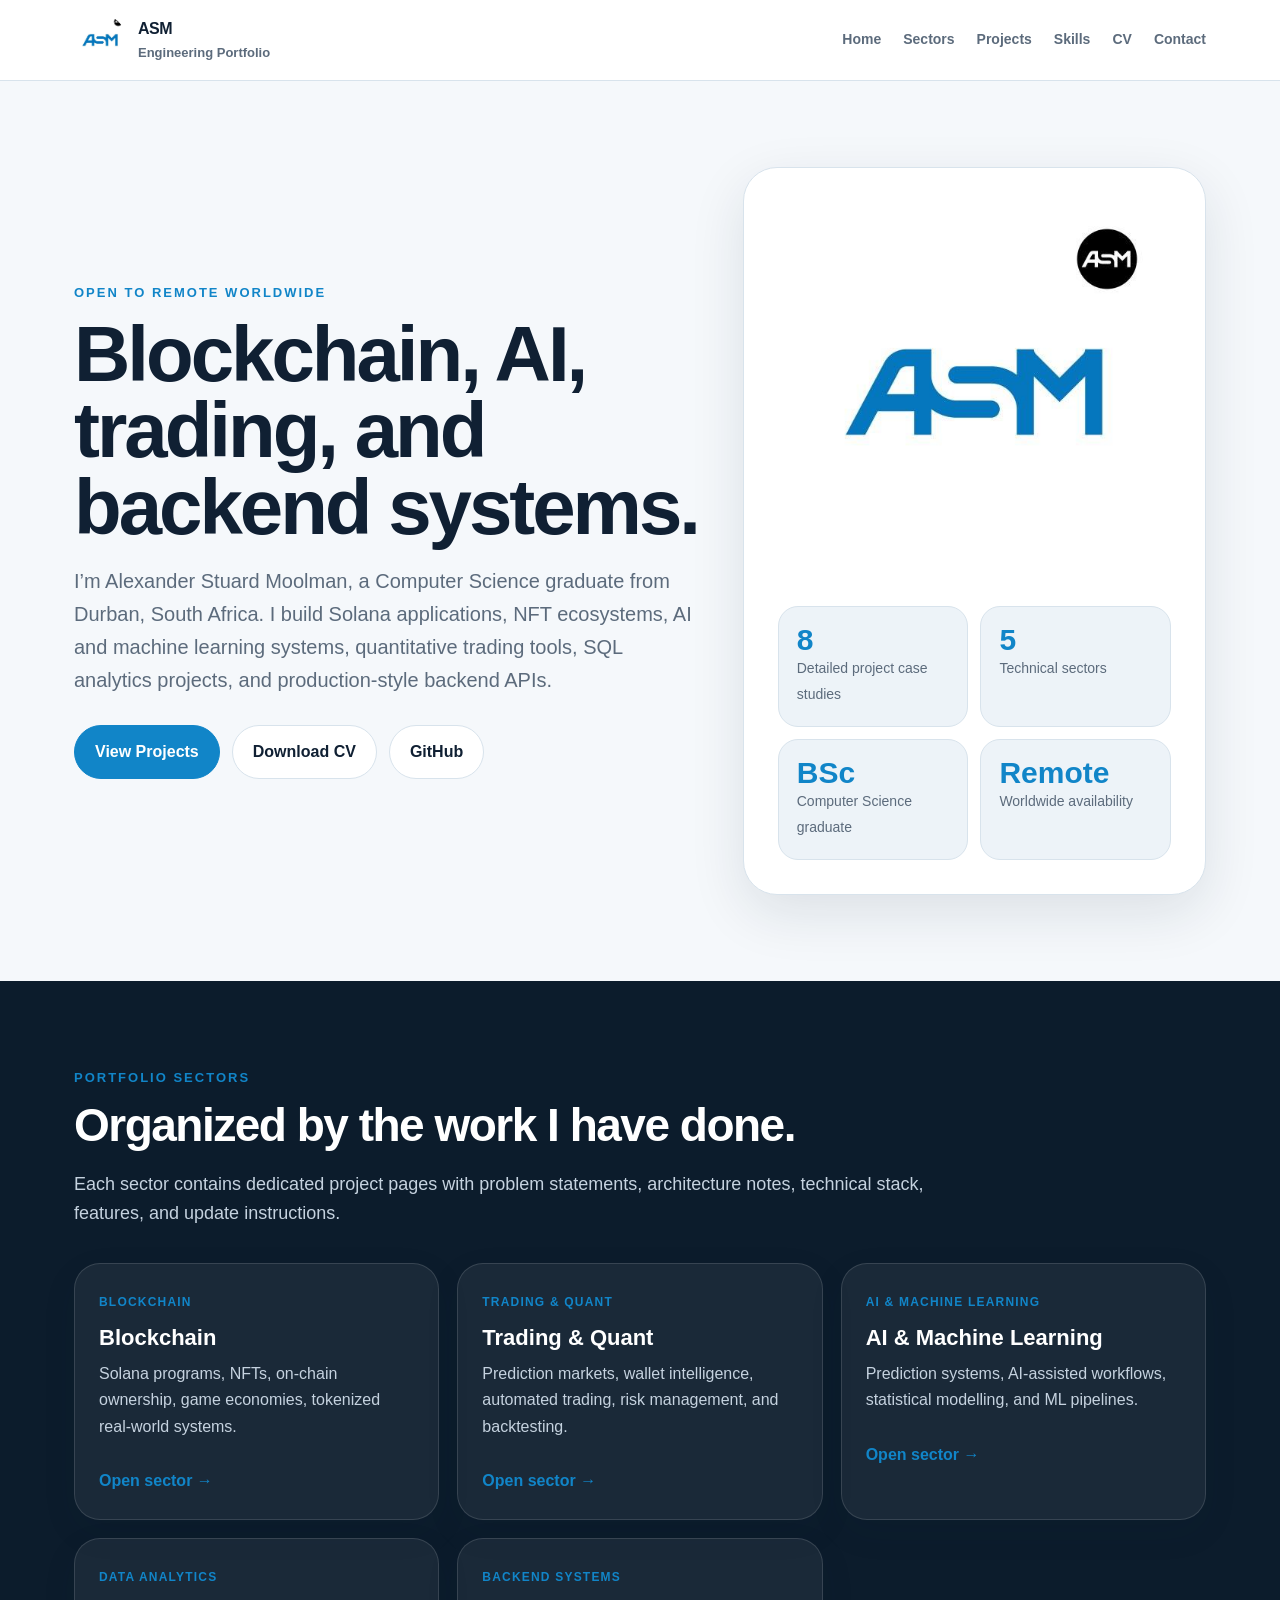
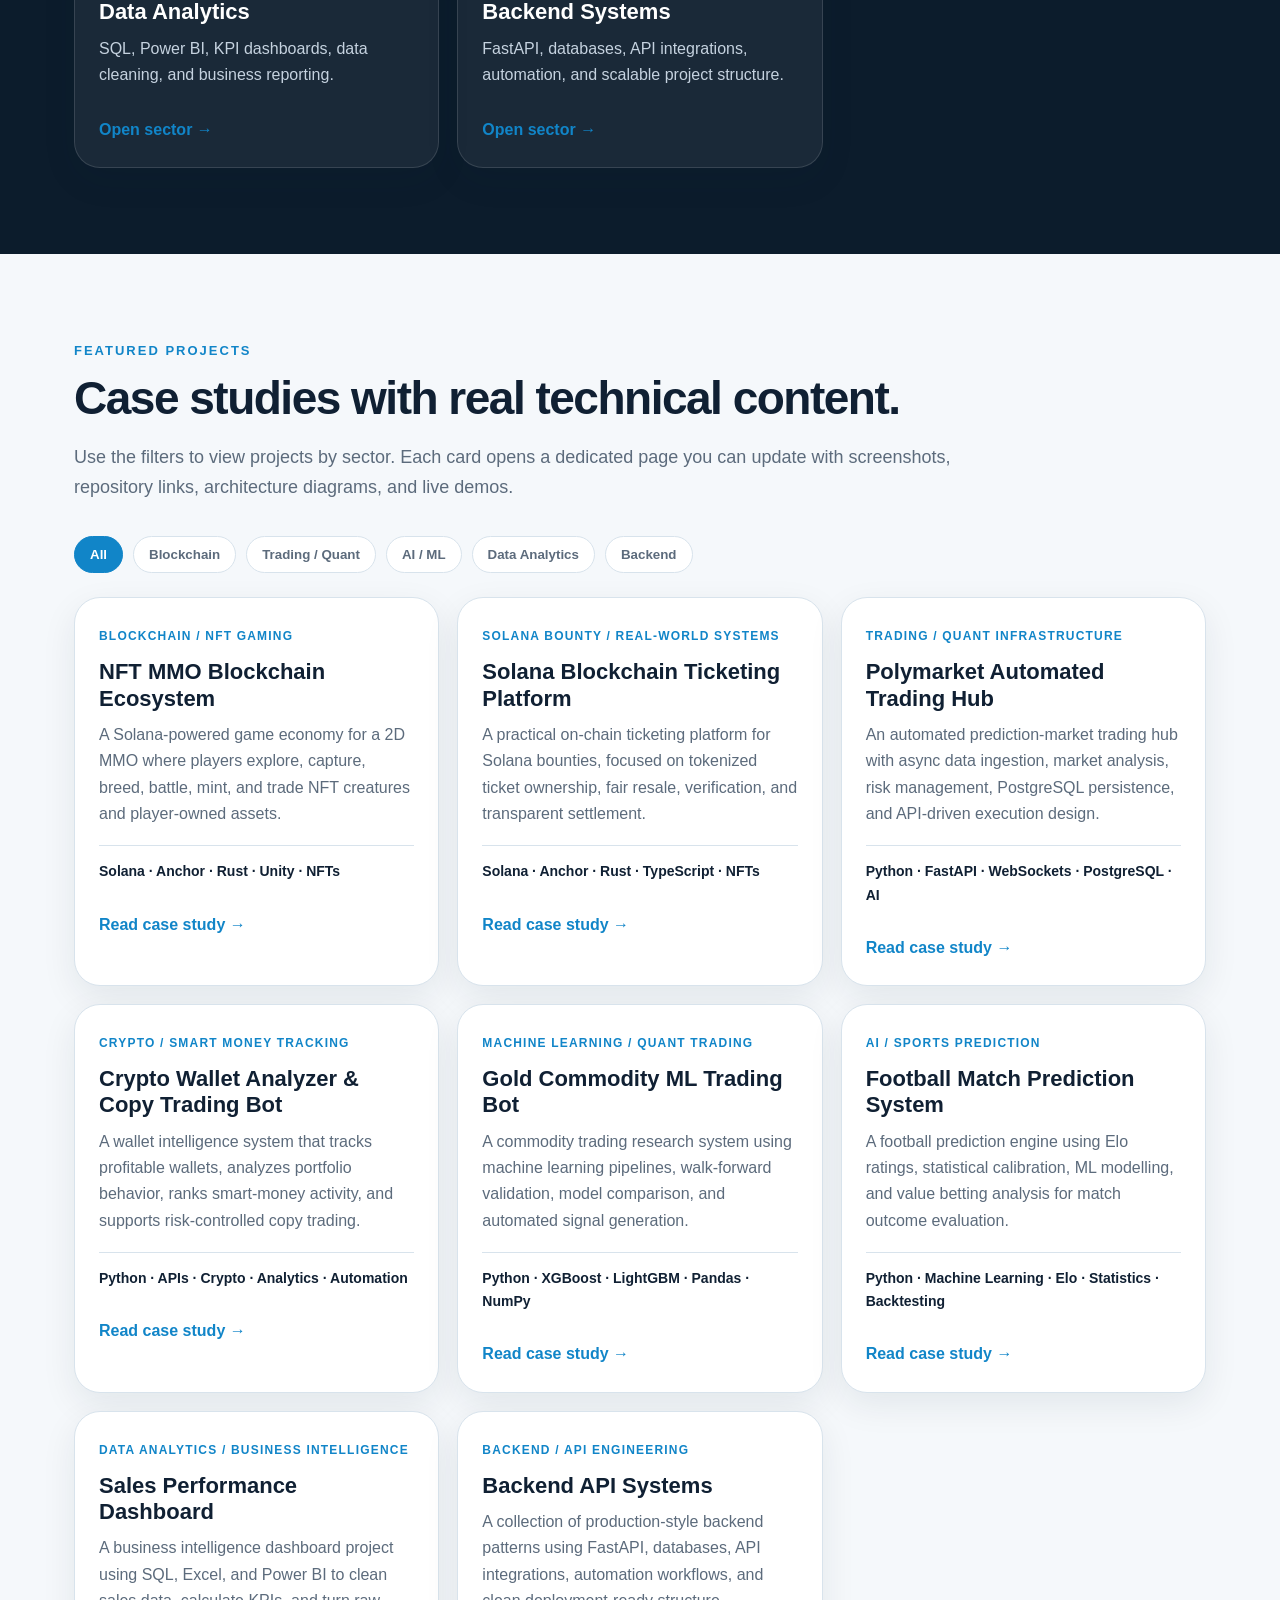
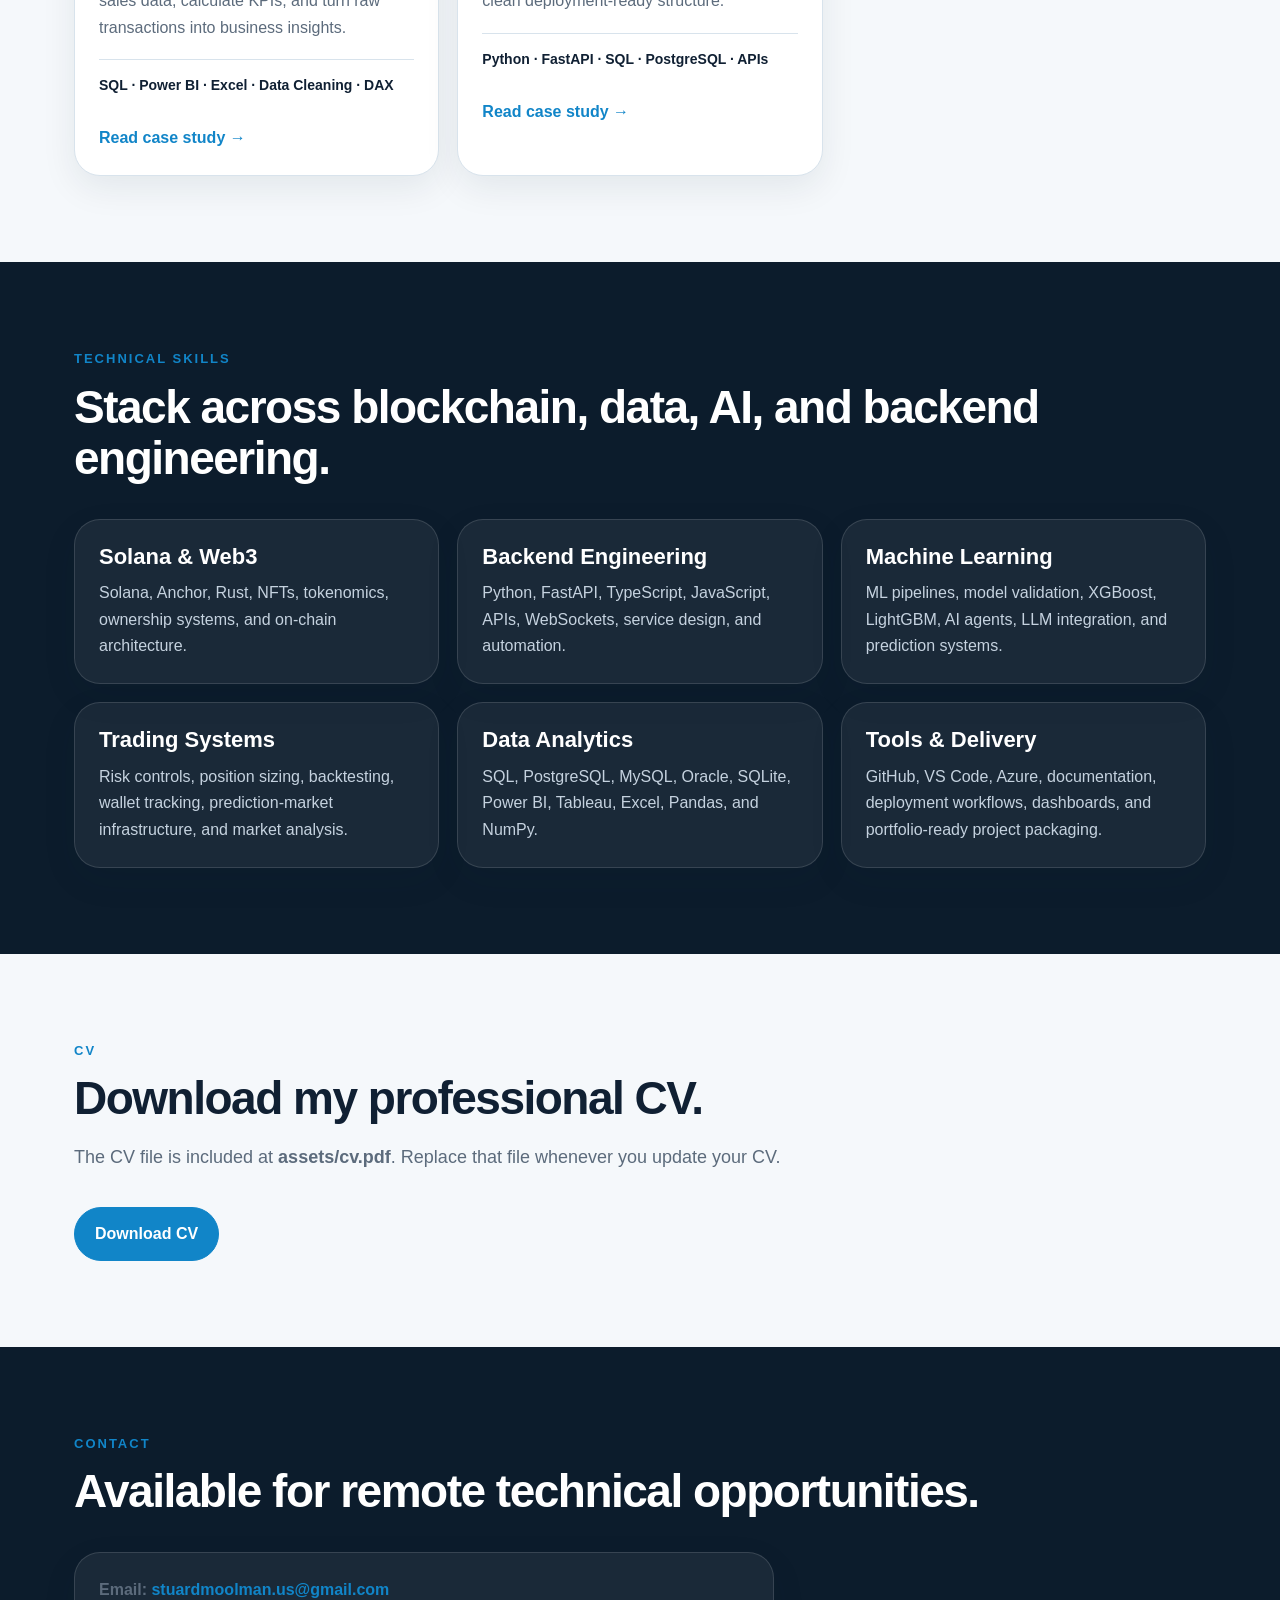
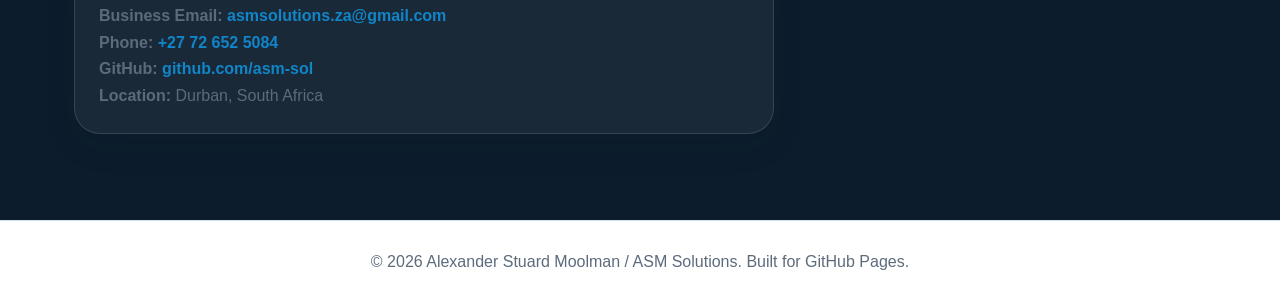
==== commit 89c284c8: "Version 2" ====
--- a/index.html
+++ b/index.html
@@ -3,19 +3,23 @@
 <head>
   <meta charset="UTF-8" />
   <meta name="viewport" content="width=device-width, initial-scale=1.0" />
-  <title>Alexander Stuard Moolman | Portfolio</title>
+  <title>Alexander Stuard Moolman | ASM Portfolio</title>
+  <meta name="description" content="Portfolio of Alexander Stuard Moolman: Blockchain Developer, ML Engineer, and Quantitative Developer." />
   <link rel="stylesheet" href="style.css" />
 </head>
 <body>
   <header class="site-header">
     <nav class="nav">
-      <a class="logo" href="#home">ASM</a>
-      <button class="menu-btn" id="menuBtn">☰</button>
+      <a class="brand" href="#home">
+        <img src="assets/logos/asm-logo.jpg" alt="ASM logo" />
+        <div>ASM<span>Engineering Portfolio</span></div>
+      </a>
+      <button class="menu-btn" id="menuBtn" aria-label="Open navigation">☰</button>
       <div class="nav-links" id="navLinks">
         <a href="#home">Home</a>
         <a href="#sectors">Sectors</a>
+        <a href="#projects">Projects</a>
         <a href="#skills">Skills</a>
-        <a href="#projects">Projects</a>
         <a href="#cv">CV</a>
         <a href="#contact">Contact</a>
       </div>
@@ -23,93 +27,89 @@
   </header>
 
   <main>
-    <section id="home" class="hero section">
-      <div class="hero-content">
+    <section id="home" class="section hero">
+      <div>
         <p class="eyebrow">Open to Remote Worldwide</p>
-        <h1>Alexander Stuard Moolman</h1>
-        <h2>Blockchain Developer | ML Engineer | Quantitative Developer</h2>
-        <p>
-          I build Solana applications, AI-powered trading systems, machine learning pipelines,
-          data dashboards, and production-ready backend tools.
+        <h1>Blockchain, AI, trading, and backend systems.</h1>
+        <p class="lead">
+          I’m Alexander Stuard Moolman, a Computer Science graduate from Durban, South Africa.
+          I build Solana applications, NFT ecosystems, AI and machine learning systems,
+          quantitative trading tools, SQL analytics projects, and production-style backend APIs.
         </p>
         <div class="hero-buttons">
           <a class="btn primary" href="#projects">View Projects</a>
           <a class="btn secondary" href="assets/cv.pdf" target="_blank">Download CV</a>
+          <a class="btn secondary" href="https://github.com/asm-sol" target="_blank">GitHub</a>
         </div>
       </div>
-      <aside class="hero-panel">
-        <div class="stat"><strong>8+</strong><span>Featured technical projects</span></div>
-        <div class="stat"><strong>5</strong><span>Portfolio sectors</span></div>
-        <div class="stat"><strong>2022</strong><span>BSc Computer Science graduate</span></div>
+
+      <aside class="hero-card">
+        <img class="hero-logo" src="assets/logos/asm-logo.jpg" alt="ASM logo large" />
+        <div class="hero-stat-grid">
+          <div class="hero-stat"><strong>8</strong><span>Detailed project case studies</span></div>
+          <div class="hero-stat"><strong>5</strong><span>Technical sectors</span></div>
+          <div class="hero-stat"><strong>BSc</strong><span>Computer Science graduate</span></div>
+          <div class="hero-stat"><strong>Remote</strong><span>Worldwide availability</span></div>
+        </div>
       </aside>
     </section>
 
-    <section id="sectors" class="section">
-      <div class="section-title">
-        <p class="eyebrow">Sectors</p>
-        <h2>Work organized by engineering area</h2>
+    <section id="sectors" class="section dark">
+      <div class="section-title">
+        <p class="eyebrow">Portfolio Sectors</p>
+        <h2>Organized by the work I have done.</h2>
+        <p class="wide-text">
+          Each sector contains dedicated project pages with problem statements, architecture notes,
+          technical stack, features, and update instructions.
+        </p>
       </div>
       <div class="sector-grid">
+        
         <a class="sector-card" href="projects/blockchain/">
+          <span class="tag">Blockchain</span>
           <h3>Blockchain</h3>
-          <p>Solana programs, NFT ecosystems, ticketing systems, tokenomics.</p>
-          <span class="small-link">Open sector →</span>
-        </a>
+          <p>Solana programs, NFTs, on-chain ownership, game economies, tokenized real-world systems.</p>
+          <div class="card-actions"><span class="small-link">Open sector →</span></div>
+        </a>
+
         <a class="sector-card" href="projects/trading/">
+          <span class="tag">Trading & Quant</span>
           <h3>Trading & Quant</h3>
-          <p>Automated trading, risk management, market analysis, wallet tracking.</p>
-          <span class="small-link">Open sector →</span>
-        </a>
+          <p>Prediction markets, wallet intelligence, automated trading, risk management, and backtesting.</p>
+          <div class="card-actions"><span class="small-link">Open sector →</span></div>
+        </a>
+
         <a class="sector-card" href="projects/ai-ml/">
-          <h3>AI & ML</h3>
-          <p>Prediction systems, ML pipelines, calibration, AI-assisted workflows.</p>
-          <span class="small-link">Open sector →</span>
-        </a>
+          <span class="tag">AI & Machine Learning</span>
+          <h3>AI & Machine Learning</h3>
+          <p>Prediction systems, AI-assisted workflows, statistical modelling, and ML pipelines.</p>
+          <div class="card-actions"><span class="small-link">Open sector →</span></div>
+        </a>
+
         <a class="sector-card" href="projects/data-analytics/">
+          <span class="tag">Data Analytics</span>
           <h3>Data Analytics</h3>
-          <p>SQL, Power BI, dashboards, KPIs, data cleaning, reporting.</p>
-          <span class="small-link">Open sector →</span>
-        </a>
+          <p>SQL, Power BI, KPI dashboards, data cleaning, and business reporting.</p>
+          <div class="card-actions"><span class="small-link">Open sector →</span></div>
+        </a>
+
         <a class="sector-card" href="projects/backend/">
+          <span class="tag">Backend Systems</span>
           <h3>Backend Systems</h3>
-          <p>FastAPI, databases, APIs, integrations, scalable architecture.</p>
-          <span class="small-link">Open sector →</span>
-        </a>
-      </div>
-    </section>
-
-    <section id="about" class="section dark">
-      <div class="section-title">
-        <p class="eyebrow">About</p>
-        <h2>Developer focused on Web3, AI, trading systems, and data.</h2>
-      </div>
-      <p class="wide-text">
-        I am a Computer Science graduate based in Durban, South Africa, with experience across
-        Solana smart contracts, NFT ecosystems, AI agents, quantitative trading engines,
-        machine learning systems, SQL, analytics, and scalable backend architecture.
-      </p>
-    </section>
-
-    <section id="skills" class="section">
-      <div class="section-title">
-        <p class="eyebrow">Skills</p>
-        <h2>Technical stack</h2>
-      </div>
-
-      <div class="skills-grid">
-        <div class="skill-card"><h3>Blockchain</h3><p>Solana, Anchor, Rust, NFTs, tokenomics, Web3 architecture.</p></div>
-        <div class="skill-card"><h3>Backend</h3><p>Python, FastAPI, TypeScript, JavaScript, WebSockets, APIs.</p></div>
-        <div class="skill-card"><h3>Data & Databases</h3><p>SQL, PostgreSQL, MySQL, Oracle, SQLite, Pandas, NumPy.</p></div>
-        <div class="skill-card"><h3>AI & Machine Learning</h3><p>ML pipelines, AI agents, LLM integration, XGBoost, LightGBM.</p></div>
-        <div class="skill-card"><h3>Analytics</h3><p>Power BI, Tableau, dashboards, reporting, data validation.</p></div>
-        <div class="skill-card"><h3>Tools</h3><p>Git, GitHub, Azure, VS Code, deployment workflows.</p></div>
-      </div>
-    </section>
-
-    <section id="projects" class="section dark">
-      <div class="section-title">
-        <p class="eyebrow">Projects</p>
-        <h2>Featured case studies</h2>
+          <p>FastAPI, databases, API integrations, automation, and scalable project structure.</p>
+          <div class="card-actions"><span class="small-link">Open sector →</span></div>
+        </a>
+      </div>
+    </section>
+
+    <section id="projects" class="section">
+      <div class="section-title">
+        <p class="eyebrow">Featured Projects</p>
+        <h2>Case studies with real technical content.</h2>
+        <p class="wide-text">
+          Use the filters to view projects by sector. Each card opens a dedicated page you can update
+          with screenshots, repository links, architecture diagrams, and live demos.
+        </p>
       </div>
 
       <div class="filter-buttons">
@@ -122,103 +122,119 @@
       </div>
 
       <div class="project-grid">
-        <article class="project-card" data-category="blockchain">
-          <span class="tag">Blockchain / NFT</span>
+        
+        <article class="project-card" data-category="blockchain backend">
+          <span class="tag">Blockchain / NFT Gaming</span>
           <h3>NFT MMO Blockchain Ecosystem</h3>
-          <p>A blockchain-powered NFT MMO ecosystem with collectible characters, rarity, breeding, player-owned assets, minting architecture, and SOL tokenomics.</p>
-          <div class="tech">Solana · Anchor · Rust · NFTs · Unity</div>
-          <div class="card-actions">
-            <a class="small-link" href="projects/blockchain/nft-mmo/">View Case Study →</a>
+          <p>A Solana-powered game economy for a 2D MMO where players explore, capture, breed, battle, mint, and trade NFT creatures and player-owned assets.</p>
+          <div class="tech">Solana · Anchor · Rust · Unity · NFTs</div>
+          <div class="card-actions">
+            <a class="small-link" href="projects/blockchain/nft-mmo/">Read case study →</a>
           </div>
         </article>
 
         <article class="project-card" data-category="blockchain backend">
-          <span class="tag">Solana Bounty / Ticketing</span>
-          <h3>Blockchain Ticketing Project</h3>
-          <p>A Solana ticketing system for real-world bounties, tokenized tickets, fair resale logic, ownership verification, and transparent settlement.</p>
-          <div class="tech">Solana · Anchor · Rust · NFTs · Ticketing</div>
-          <div class="card-actions">
-            <a class="small-link" href="projects/blockchain/solana-ticketing/">View Case Study →</a>
-          </div>
-        </article>
-
-        <article class="project-card" data-category="trading backend">
-          <span class="tag">Trading / Quant</span>
+          <span class="tag">Solana Bounty / Real-World Systems</span>
+          <h3>Solana Blockchain Ticketing Platform</h3>
+          <p>A practical on-chain ticketing platform for Solana bounties, focused on tokenized ticket ownership, fair resale, verification, and transparent settlement.</p>
+          <div class="tech">Solana · Anchor · Rust · TypeScript · NFTs</div>
+          <div class="card-actions">
+            <a class="small-link" href="projects/blockchain/solana-ticketing/">Read case study →</a>
+          </div>
+        </article>
+
+        <article class="project-card" data-category="trading ai backend">
+          <span class="tag">Trading / Quant Infrastructure</span>
           <h3>Polymarket Automated Trading Hub</h3>
-          <p>Async trading infrastructure with market analysis, FastAPI services, WebSockets, PostgreSQL, Kelly Criterion risk management, and AI-assisted decision support.</p>
+          <p>An automated prediction-market trading hub with async data ingestion, market analysis, risk management, PostgreSQL persistence, and API-driven execution design.</p>
           <div class="tech">Python · FastAPI · WebSockets · PostgreSQL · AI</div>
           <div class="card-actions">
-            <a class="small-link" href="projects/trading/polymarket-hub/">View Case Study →</a>
-          </div>
-        </article>
-
-        <article class="project-card" data-category="trading backend">
-          <span class="tag">Crypto / Automation</span>
+            <a class="small-link" href="projects/trading/polymarket-hub/">Read case study →</a>
+          </div>
+        </article>
+
+        <article class="project-card" data-category="trading ai backend">
+          <span class="tag">Crypto / Smart Money Tracking</span>
           <h3>Crypto Wallet Analyzer &amp; Copy Trading Bot</h3>
-          <p>Smart-money wallet tracking, portfolio analytics, automated copy trading, and risk-controlled execution workflows.</p>
-          <div class="tech">Python · APIs · Analytics · Automation · Crypto</div>
-          <div class="card-actions">
-            <a class="small-link" href="projects/trading/wallet-analyzer/">View Case Study →</a>
+          <p>A wallet intelligence system that tracks profitable wallets, analyzes portfolio behavior, ranks smart-money activity, and supports risk-controlled copy trading.</p>
+          <div class="tech">Python · APIs · Crypto · Analytics · Automation</div>
+          <div class="card-actions">
+            <a class="small-link" href="projects/trading/wallet-analyzer/">Read case study →</a>
           </div>
         </article>
 
         <article class="project-card" data-category="trading ai backend">
-          <span class="tag">ML / Quant</span>
+          <span class="tag">Machine Learning / Quant Trading</span>
           <h3>Gold Commodity ML Trading Bot</h3>
-          <p>Machine learning trading system using XGBoost, LightGBM, walk-forward validation, and automated execution logic for commodity market analysis.</p>
-          <div class="tech">Python · XGBoost · LightGBM · Pandas · Quant</div>
-          <div class="card-actions">
-            <a class="small-link" href="projects/trading/gold-ml-bot/">View Case Study →</a>
+          <p>A commodity trading research system using machine learning pipelines, walk-forward validation, model comparison, and automated signal generation.</p>
+          <div class="tech">Python · XGBoost · LightGBM · Pandas · NumPy</div>
+          <div class="card-actions">
+            <a class="small-link" href="projects/trading/gold-ml-bot/">Read case study →</a>
           </div>
         </article>
 
         <article class="project-card" data-category="ai data">
           <span class="tag">AI / Sports Prediction</span>
           <h3>Football Match Prediction System</h3>
-          <p>Prediction system with Elo ratings, Dixon-Coles calibration, ML pipelines, and value betting analysis.</p>
-          <div class="tech">Python · Machine Learning · Elo · Dixon-Coles · Statistics</div>
-          <div class="card-actions">
-            <a class="small-link" href="projects/ai-ml/football-prediction/">View Case Study →</a>
+          <p>A football prediction engine using Elo ratings, statistical calibration, ML modelling, and value betting analysis for match outcome evaluation.</p>
+          <div class="tech">Python · Machine Learning · Elo · Statistics · Backtesting</div>
+          <div class="card-actions">
+            <a class="small-link" href="projects/ai-ml/football-prediction/">Read case study →</a>
           </div>
         </article>
 
         <article class="project-card" data-category="data">
-          <span class="tag">Data Analytics / BI</span>
+          <span class="tag">Data Analytics / Business Intelligence</span>
           <h3>Sales Performance Dashboard</h3>
-          <p>SQL and Power BI dashboard focused on revenue, orders, average order value, customer value, monthly growth, and business reporting.</p>
-          <div class="tech">SQL · Power BI · Excel · Data Cleaning · BI</div>
-          <div class="card-actions">
-            <a class="small-link" href="projects/data-analytics/sales-dashboard/">View Case Study →</a>
+          <p>A business intelligence dashboard project using SQL, Excel, and Power BI to clean sales data, calculate KPIs, and turn raw transactions into business insights.</p>
+          <div class="tech">SQL · Power BI · Excel · Data Cleaning · DAX</div>
+          <div class="card-actions">
+            <a class="small-link" href="projects/data-analytics/sales-dashboard/">Read case study →</a>
           </div>
         </article>
 
         <article class="project-card" data-category="backend">
-          <span class="tag">Backend / APIs</span>
+          <span class="tag">Backend / API Engineering</span>
           <h3>Backend API Systems</h3>
-          <p>Production-style backend systems using FastAPI, SQL databases, API integrations, automation workflows, and deployment-ready structure.</p>
+          <p>A collection of production-style backend patterns using FastAPI, databases, API integrations, automation workflows, and clean deployment-ready structure.</p>
           <div class="tech">Python · FastAPI · SQL · PostgreSQL · APIs</div>
           <div class="card-actions">
-            <a class="small-link" href="projects/backend/api-systems/">View Case Study →</a>
-          </div>
-        </article>
+            <a class="small-link" href="projects/backend/api-systems/">Read case study →</a>
+          </div>
+        </article>
+      </div>
+    </section>
+
+    <section id="skills" class="section dark">
+      <div class="section-title">
+        <p class="eyebrow">Technical Skills</p>
+        <h2>Stack across blockchain, data, AI, and backend engineering.</h2>
+      </div>
+      <div class="skills-grid">
+        <div class="skill-card"><h3>Solana & Web3</h3><p>Solana, Anchor, Rust, NFTs, tokenomics, ownership systems, and on-chain architecture.</p></div>
+        <div class="skill-card"><h3>Backend Engineering</h3><p>Python, FastAPI, TypeScript, JavaScript, APIs, WebSockets, service design, and automation.</p></div>
+        <div class="skill-card"><h3>Machine Learning</h3><p>ML pipelines, model validation, XGBoost, LightGBM, AI agents, LLM integration, and prediction systems.</p></div>
+        <div class="skill-card"><h3>Trading Systems</h3><p>Risk controls, position sizing, backtesting, wallet tracking, prediction-market infrastructure, and market analysis.</p></div>
+        <div class="skill-card"><h3>Data Analytics</h3><p>SQL, PostgreSQL, MySQL, Oracle, SQLite, Power BI, Tableau, Excel, Pandas, and NumPy.</p></div>
+        <div class="skill-card"><h3>Tools & Delivery</h3><p>GitHub, VS Code, Azure, documentation, deployment workflows, dashboards, and portfolio-ready project packaging.</p></div>
       </div>
     </section>
 
     <section id="cv" class="section">
       <div class="section-title">
         <p class="eyebrow">CV</p>
-        <h2>Download my CV</h2>
-      </div>
-      <p class="wide-text">
-        Add your CV PDF to the assets folder and rename it to <strong>cv.pdf</strong>.
-      </p>
+        <h2>Download my professional CV.</h2>
+        <p class="wide-text">
+          The CV file is included at <strong>assets/cv.pdf</strong>. Replace that file whenever you update your CV.
+        </p>
+      </div>
       <a class="btn primary" href="assets/cv.pdf" target="_blank">Download CV</a>
     </section>
 
-    <section id="contact" class="section contact dark">
+    <section id="contact" class="section dark">
       <div class="section-title">
         <p class="eyebrow">Contact</p>
-        <h2>Let’s build something.</h2>
+        <h2>Available for remote technical opportunities.</h2>
       </div>
       <div class="contact-box">
         <p><strong>Email:</strong> <a href="mailto:stuardmoolman.us@gmail.com">stuardmoolman.us@gmail.com</a></p>
@@ -231,7 +247,7 @@
   </main>
 
   <footer>
-    <p>© 2026 Alexander Stuard Moolman. Built for GitHub Pages.</p>
+    <p>© 2026 Alexander Stuard Moolman / ASM Solutions. Built for GitHub Pages.</p>
   </footer>
 
   <script src="script.js"></script>
--- a/style.css
+++ b/style.css
@@ -1,15 +1,16 @@
+
 :root {
-  --bg: #07111f;
-  --bg2: #0b1628;
-  --card: #101c2e;
-  --card2: #0d1829;
-  --text: #eef4ff;
-  --muted: #a8b3c7;
-  --accent: #38bdf8;
-  --accent-2: #8b5cf6;
-  --white: #ffffff;
-  --line: rgba(255, 255, 255, 0.1);
-  --shadow: 0 20px 60px rgba(0,0,0,0.25);
+  --bg: #f5f8fb;
+  --surface: #ffffff;
+  --surface-alt: #edf3f8;
+  --text: #102033;
+  --muted: #5c6b7c;
+  --line: #d8e3ec;
+  --blue: #1185c8;
+  --blue-dark: #0b5f93;
+  --navy: #0c1c2c;
+  --black: #05070a;
+  --shadow: 0 18px 55px rgba(16, 32, 51, 0.11);
 }
 
 * { box-sizing: border-box; margin: 0; padding: 0; }
@@ -17,13 +18,10 @@
 html { scroll-behavior: smooth; }
 
 body {
-  font-family: Arial, Helvetica, sans-serif;
-  background:
-    radial-gradient(circle at top left, rgba(56,189,248,0.16), transparent 35%),
-    radial-gradient(circle at top right, rgba(139,92,246,0.16), transparent 30%),
-    var(--bg);
+  font-family: Inter, Arial, Helvetica, sans-serif;
+  background: var(--bg);
   color: var(--text);
-  line-height: 1.6;
+  line-height: 1.65;
 }
 
 a { color: inherit; text-decoration: none; }
@@ -31,190 +29,274 @@
 .site-header {
   position: sticky;
   top: 0;
-  z-index: 20;
-  background: rgba(7, 17, 31, 0.92);
+  z-index: 30;
+  background: rgba(255, 255, 255, 0.94);
   border-bottom: 1px solid var(--line);
-  backdrop-filter: blur(12px);
+  backdrop-filter: blur(14px);
 }
 
 .nav {
-  max-width: 1150px;
+  max-width: 1180px;
   margin: auto;
-  padding: 18px 24px;
-  display: flex;
+  padding: 14px 24px;
+  display: flex;
+  align-items: center;
   justify-content: space-between;
+}
+
+.brand {
+  display: flex;
   align-items: center;
-}
-
-.logo {
-  width: 44px;
-  height: 44px;
-  border-radius: 12px;
-  display: grid;
-  place-items: center;
-  background: linear-gradient(135deg, var(--accent), var(--accent-2));
-  font-weight: 800;
-  box-shadow: var(--shadow);
+  gap: 12px;
+  font-weight: 900;
+  letter-spacing: -0.5px;
+}
+
+.brand img {
+  width: 52px;
+  height: 52px;
+  object-fit: contain;
+  border-radius: 50%;
+  background: #fff;
+}
+
+.brand span {
+  display: block;
+  font-size: 13px;
+  color: var(--muted);
+  font-weight: 700;
+  letter-spacing: 0;
 }
 
 .nav-links {
   display: flex;
+  align-items: center;
   gap: 22px;
   color: var(--muted);
-}
-
-.nav-links a:hover, .active-link { color: var(--white); }
+  font-weight: 700;
+  font-size: 14px;
+}
+
+.nav-links a:hover { color: var(--blue); }
 
 .menu-btn {
   display: none;
   background: transparent;
   border: 0;
-  color: var(--white);
   font-size: 28px;
+  color: var(--text);
 }
 
 .section {
-  max-width: 1150px;
+  max-width: 1180px;
   margin: auto;
-  padding: 90px 24px;
+  padding: 86px 24px;
 }
 
 .hero {
+  display: grid;
+  grid-template-columns: 1.15fr 0.85fr;
+  gap: 42px;
+  align-items: center;
   min-height: 82vh;
+}
+
+.hero-card {
+  background: var(--surface);
+  border: 1px solid var(--line);
+  border-radius: 34px;
+  padding: 34px;
+  box-shadow: var(--shadow);
+}
+
+.hero-logo {
+  width: 100%;
+  max-width: 380px;
+  margin: 0 auto 24px;
+  display: block;
+  border-radius: 24px;
+}
+
+.hero-stat-grid {
   display: grid;
-  grid-template-columns: 1.35fr 0.65fr;
-  gap: 34px;
-  align-items: center;
-}
-
-.hero-content { max-width: 850px; }
-
-.hero-panel {
-  background: linear-gradient(180deg, rgba(56,189,248,0.13), rgba(139,92,246,0.13));
-  border: 1px solid var(--line);
-  border-radius: 28px;
-  padding: 26px;
-  box-shadow: var(--shadow);
-}
-
-.stat {
-  border-bottom: 1px solid var(--line);
-  padding: 16px 0;
-}
-
-.stat:last-child { border-bottom: 0; }
-
-.stat strong {
+  grid-template-columns: repeat(2, 1fr);
+  gap: 12px;
+}
+
+.hero-stat {
+  background: var(--surface-alt);
+  border: 1px solid var(--line);
+  border-radius: 20px;
+  padding: 18px;
+}
+
+.hero-stat strong {
   display: block;
-  font-size: 34px;
+  font-size: 30px;
+  color: var(--blue);
   line-height: 1;
 }
 
-.stat span { color: var(--muted); }
+.hero-stat span {
+  color: var(--muted);
+  font-size: 14px;
+}
 
 .eyebrow {
-  color: var(--accent);
+  color: var(--blue);
   text-transform: uppercase;
   letter-spacing: 2px;
+  font-weight: 900;
   font-size: 13px;
-  font-weight: 700;
-  margin-bottom: 14px;
+  margin-bottom: 12px;
 }
 
 h1 {
-  font-size: clamp(42px, 8vw, 86px);
-  line-height: 1;
-  margin-bottom: 18px;
+  font-size: clamp(42px, 7vw, 78px);
+  line-height: 0.98;
+  letter-spacing: -3px;
+  margin-bottom: 20px;
 }
 
 h2 {
   font-size: clamp(28px, 4vw, 46px);
-  line-height: 1.15;
+  line-height: 1.12;
+  letter-spacing: -1.5px;
   margin-bottom: 18px;
 }
 
-h3 { font-size: 22px; margin-bottom: 12px; }
-
-.hero p, .wide-text {
+h3 {
+  font-size: 22px;
+  line-height: 1.2;
+  margin-bottom: 10px;
+}
+
+.lead {
+  font-size: 20px;
   color: var(--muted);
   max-width: 850px;
+}
+
+.wide-text {
+  color: var(--muted);
+  max-width: 900px;
   font-size: 18px;
 }
 
-.hero-buttons {
-  display: flex;
-  gap: 14px;
-  margin-top: 32px;
+.hero-buttons, .card-actions {
+  display: flex;
+  gap: 12px;
   flex-wrap: wrap;
+  margin-top: 28px;
 }
 
 .btn {
-  display: inline-block;
+  display: inline-flex;
+  align-items: center;
+  justify-content: center;
   padding: 13px 20px;
   border-radius: 999px;
-  font-weight: 700;
-  border: 1px solid var(--line);
+  border: 1px solid var(--line);
+  font-weight: 900;
+  transition: 0.2s ease;
 }
 
 .btn.primary {
-  background: linear-gradient(135deg, var(--accent), var(--accent-2));
-  color: var(--white);
-}
-
-.btn.secondary { color: var(--white); background: rgba(255,255,255,0.04); }
+  background: var(--blue);
+  color: #fff;
+  border-color: var(--blue);
+}
+
+.btn.primary:hover { background: var(--blue-dark); }
+
+.btn.secondary {
+  background: #fff;
+  color: var(--text);
+}
+
+.btn.secondary:hover {
+  border-color: var(--blue);
+  color: var(--blue);
+}
 
 .dark {
   max-width: none;
-  padding-left: max(24px, calc((100vw - 1150px) / 2 + 24px));
-  padding-right: max(24px, calc((100vw - 1150px) / 2 + 24px));
-  background: rgba(11, 22, 40, 0.78);
-  border-top: 1px solid var(--line);
-  border-bottom: 1px solid var(--line);
-}
-
-.section-title { margin-bottom: 36px; }
-
-.skills-grid, .project-grid, .sector-grid {
+  padding-left: max(24px, calc((100vw - 1180px) / 2 + 24px));
+  padding-right: max(24px, calc((100vw - 1180px) / 2 + 24px));
+  background: var(--navy);
+  color: #fff;
+}
+
+.dark .wide-text,
+.dark .lead,
+.dark .project-card p,
+.dark .skill-card p,
+.dark .sector-card p,
+.dark .case-card p,
+.dark li {
+  color: #c5d2df;
+}
+
+.section-title {
+  margin-bottom: 34px;
+}
+
+.grid-3, .project-grid, .skills-grid, .sector-grid {
   display: grid;
   grid-template-columns: repeat(3, 1fr);
   gap: 18px;
 }
 
-.skill-card, .project-card, .contact-box, .case-card, .sector-card {
-  background: linear-gradient(180deg, var(--card), var(--card2));
-  border: 1px solid var(--line);
-  border-radius: 22px;
+.project-card, .skill-card, .sector-card, .case-card, .contact-box {
+  background: var(--surface);
+  border: 1px solid var(--line);
+  border-radius: 26px;
   padding: 24px;
-  box-shadow: 0 12px 36px rgba(0,0,0,0.16);
-}
-
-.skill-card p, .project-card p, .contact-box p, .case-card p, .sector-card p, li {
-  color: var(--muted);
+  box-shadow: 0 12px 35px rgba(16, 32, 51, 0.08);
+}
+
+.dark .project-card, .dark .skill-card, .dark .sector-card, .dark .case-card, .dark .contact-box {
+  background: rgba(255,255,255,0.06);
+  border-color: rgba(255,255,255,0.13);
 }
 
 .project-card, .sector-card {
-  transition: transform 0.2s ease, border-color 0.2s ease;
+  transition: transform .2s ease, border-color .2s ease;
 }
 
 .project-card:hover, .sector-card:hover {
   transform: translateY(-5px);
-  border-color: rgba(56, 189, 248, 0.5);
+  border-color: var(--blue);
+}
+
+.project-card p, .skill-card p, .sector-card p, .case-card p, .contact-box p, li {
+  color: var(--muted);
 }
 
 .tag {
   display: inline-block;
-  color: var(--accent);
-  font-size: 13px;
-  font-weight: 700;
-  margin-bottom: 14px;
+  color: var(--blue);
+  font-size: 12px;
+  text-transform: uppercase;
+  letter-spacing: 1.2px;
+  font-weight: 900;
+  margin-bottom: 12px;
 }
 
 .tech {
   margin-top: 18px;
-  color: var(--white);
+  padding-top: 14px;
+  border-top: 1px solid var(--line);
+  color: var(--text);
+  font-weight: 800;
   font-size: 14px;
-  border-top: 1px solid var(--line);
-  padding-top: 14px;
+}
+
+.dark .tech { color: #fff; border-color: rgba(255,255,255,0.14); }
+
+.small-link {
+  color: var(--blue);
+  font-weight: 900;
 }
 
 .filter-buttons {
@@ -226,51 +308,47 @@
 
 .filter-btn {
   border: 1px solid var(--line);
-  background: var(--card);
+  background: var(--surface);
   color: var(--muted);
   padding: 10px 15px;
   border-radius: 999px;
   cursor: pointer;
+  font-weight: 900;
 }
 
 .filter-btn.active, .filter-btn:hover {
-  color: var(--white);
-  border-color: var(--accent);
-}
-
-.card-actions {
-  display: flex;
-  gap: 10px;
-  margin-top: 18px;
-  flex-wrap: wrap;
-}
-
-.small-link {
-  color: var(--accent);
+  background: var(--blue);
+  color: #fff;
+  border-color: var(--blue);
+}
+
+.project-hero {
+  padding-top: 66px;
+  padding-bottom: 56px;
+}
+
+.breadcrumb {
+  color: var(--muted);
+  margin-bottom: 22px;
   font-weight: 700;
 }
 
-.project-hero {
-  padding-top: 70px;
-  padding-bottom: 50px;
-}
-
-.breadcrumb {
-  color: var(--muted);
-  margin-bottom: 22px;
-}
-
-.breadcrumb a { color: var(--accent); }
+.breadcrumb a { color: var(--blue); }
 
 .case-layout {
   display: grid;
-  grid-template-columns: 1fr 340px;
-  gap: 22px;
-}
-
-.case-card ul { padding-left: 20px; margin-top: 10px; }
-
-.case-card li { margin: 8px 0; }
+  grid-template-columns: 1fr 360px;
+  gap: 20px;
+}
+
+.case-card ul {
+  padding-left: 20px;
+  margin: 10px 0 22px;
+}
+
+.case-card li {
+  margin: 8px 0;
+}
 
 .meta-list {
   display: flex;
@@ -280,26 +358,46 @@
 }
 
 .meta-list span {
-  background: rgba(255,255,255,0.06);
+  background: var(--surface-alt);
   border: 1px solid var(--line);
   color: var(--text);
   padding: 8px 10px;
   border-radius: 999px;
   font-size: 13px;
-}
-
-.contact-box { max-width: 650px; }
-
-.contact-box a { color: var(--accent); }
+  font-weight: 800;
+}
+
+.dark .meta-list span {
+  background: rgba(255,255,255,0.08);
+  color: #fff;
+  border-color: rgba(255,255,255,0.13);
+}
+
+.code-box {
+  background: #07111f;
+  color: #d7e8f8;
+  padding: 18px;
+  border-radius: 18px;
+  overflow-x: auto;
+  border: 1px solid rgba(255,255,255,0.12);
+  margin: 14px 0;
+}
+
+.contact-box {
+  max-width: 700px;
+}
+
+.contact-box a { color: var(--blue); font-weight: 900; }
+
+.hidden { display: none !important; }
 
 footer {
+  padding: 28px 24px;
+  text-align: center;
+  color: var(--muted);
+  background: #fff;
   border-top: 1px solid var(--line);
-  text-align: center;
-  color: var(--muted);
-  padding: 28px 24px;
-}
-
-.hidden { display: none !important; }
+}
 
 @media (max-width: 950px) {
   .hero, .case-layout { grid-template-columns: 1fr; }
@@ -311,19 +409,26 @@
   .nav-links {
     display: none;
     position: absolute;
-    top: 78px;
-    left: 24px;
-    right: 24px;
+    top: 82px;
+    left: 20px;
+    right: 20px;
     flex-direction: column;
-    background: var(--card);
+    background: #fff;
+    border: 1px solid var(--line);
+    border-radius: 22px;
     padding: 20px;
-    border-radius: 18px;
-    border: 1px solid var(--line);
+    box-shadow: var(--shadow);
   }
 
   .nav-links.open { display: flex; }
 
-  .skills-grid, .project-grid, .sector-grid { grid-template-columns: 1fr; }
-
-  .section { padding: 70px 20px; }
-}
+  .grid-3, .project-grid, .skills-grid, .sector-grid {
+    grid-template-columns: 1fr;
+  }
+
+  .section { padding: 64px 20px; }
+
+  h1 { letter-spacing: -2px; }
+
+  .hero-stat-grid { grid-template-columns: 1fr; }
+}
